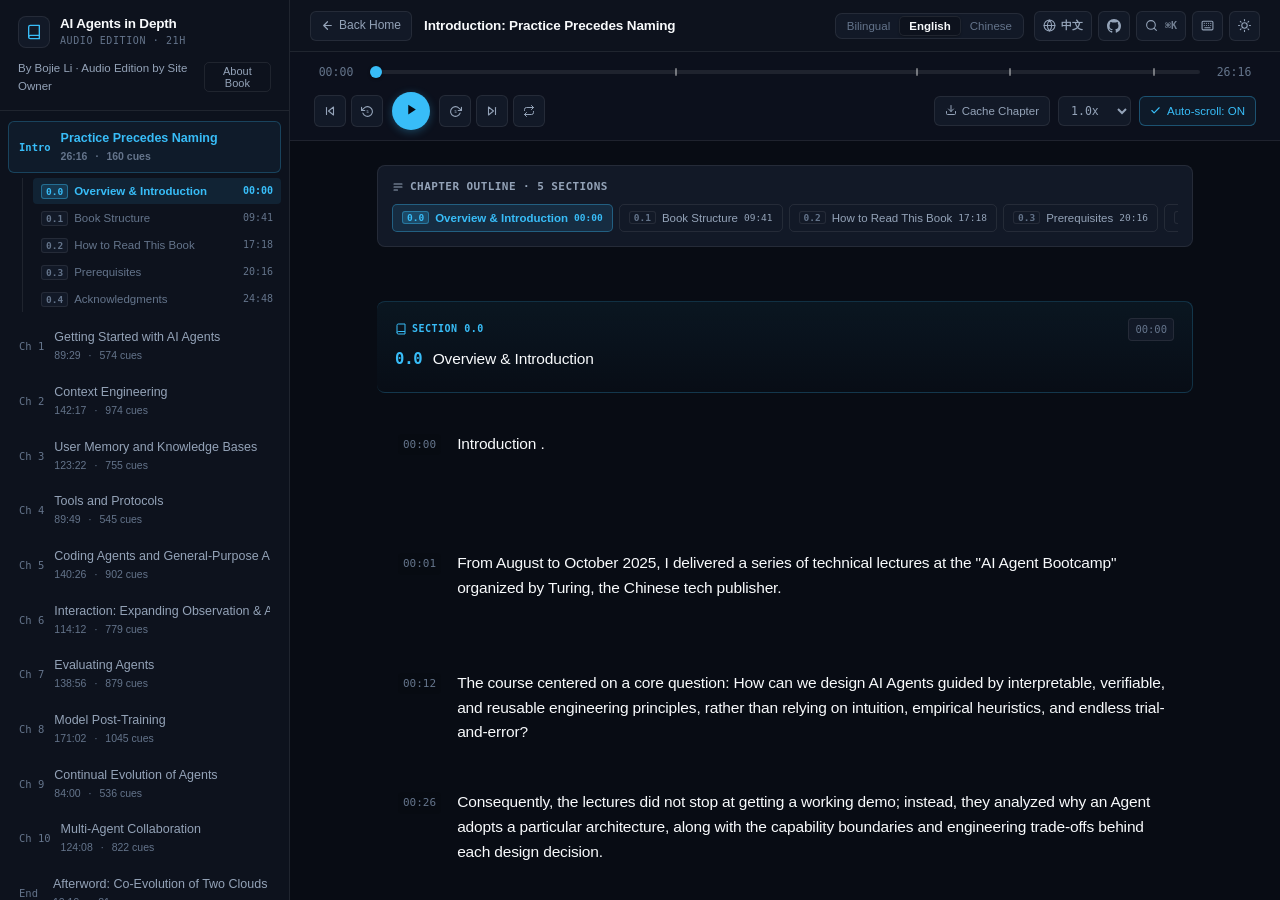
==== reader.html @ 8c2caaf0 "feat(search): implement secure full-text subtitle and concept search" ====
<!DOCTYPE html>
<html lang="en" data-theme="dark">
<head>
  <meta charset="utf-8">
  <meta name="viewport" content="width=device-width, initial-scale=1.0, maximum-scale=1.0, user-scalable=no">
  <title>AI Agents in Depth - Bilingual Audio Reader</title>
  <meta name="description" content="AI Agents in Depth: 21 hours of spoken audio with sentence-aligned bilingual subtitles. Design principles and engineering practice.">
  <meta name="theme-color" content="#080c14">
  <link rel="manifest" href="manifest.json">
  <link rel="apple-touch-icon" href="assets/icon.svg">
  <link rel="stylesheet" href="css/style.css">
  <link rel="icon" type="image/svg+xml" href="assets/icon.svg">
</head>
<body class="hide-zh">
  <div class="app-container">
    <!-- Left Sidebar -->
    <aside class="sidebar" id="sidebar">
      <div class="sidebar-header">
        <div class="book-brand">
          <div class="book-badge-icon" aria-hidden="true">
            <svg width="16" height="16" viewBox="0 0 24 24" fill="none" stroke="currentColor" stroke-width="2" stroke-linecap="round" stroke-linejoin="round">
              <path d="M4 19.5A2.5 2.5 0 0 1 6.5 17H20"/>
              <path d="M6.5 2H20v20H6.5A2.5 2.5 0 0 1 4 19.5v-15A2.5 2.5 0 0 1 6.5 2z"/>
            </svg>
          </div>
          <div class="book-title-group">
            <h2 data-i18n="book_title_main">深入理解 AI Agent</h2>
            <p data-i18n="book_title_sub">AI AGENTS IN DEPTH</p>
          </div>
          <button class="sidebar-close-btn" id="btn-sidebar-close" aria-label="关闭目录" data-i18n-title="reader_sidebar_close_tip" title="关闭目录">
            <svg width="15" height="15" viewBox="0 0 24 24" fill="none" stroke="currentColor" stroke-width="2.2" stroke-linecap="round" stroke-linejoin="round">
              <line x1="18" y1="6" x2="6" y2="18"></line>
              <line x1="6" y1="6" x2="18" y2="18"></line>
            </svg>
          </button>
        </div>
        <div class="author-meta">
          <span data-i18n="book_author_meta">李博杰 著 · 21h 有声精读</span>
          <button class="btn-about" id="btn-open-about" data-i18n="reader_about_btn">关于本书</button>
        </div>
      </div>

      <!-- Chapter Navigation List -->
      <nav class="chapter-nav" id="chapter-nav-list" aria-label="章节导航">
        <!-- Rendered by JS -->
      </nav>

      <!-- Sidebar Footer / Sponsor Card (Hidden) -->
      <div class="sidebar-footer" style="display: none;">
        <div class="sponsor-mini-card" id="btn-sidebar-sponsor" role="button" tabindex="0">
          <div class="sponsor-mini-left">
            <span class="sponsor-mini-icon">
              <svg width="14" height="14" viewBox="0 0 24 24" fill="none" stroke="currentColor" stroke-width="2" stroke-linecap="round" stroke-linejoin="round">
                <path d="M18 8h1a4 4 0 0 1 0 8h-1"/>
                <path d="M2 8h16v9a4 4 0 0 1-4 4H6a4 4 0 0 1-4-4V8z"/>
                <line x1="6" y1="1" x2="6" y2="4"/>
                <line x1="10" y1="1" x2="10" y2="4"/>
                <line x1="14" y1="1" x2="14" y2="4"/>
              </svg>
            </span>
            <div>
              <div class="sponsor-mini-title" data-i18n="reader_sponsor_title">请喝杯咖啡</div>
              <div class="sponsor-mini-sub" data-i18n="reader_sponsor_sub">随意随心 · 支持日常维护</div>
            </div>
          </div>
          <svg width="12" height="12" viewBox="0 0 24 24" fill="none" stroke="currentColor" stroke-width="2" style="color: var(--text-muted);">
            <path d="M9 18l6-6-6-6"/>
          </svg>
        </div>
      </div>
    </aside>

    <!-- Mobile Sidebar Backdrop Overlay -->
    <div class="sidebar-backdrop" id="sidebar-backdrop" aria-label="关闭目录"></div>

    <!-- Main Content Area -->
    <main class="main-content">
      <!-- Top App Bar -->
      <header class="top-bar">
        <div class="top-bar-nav-row">
          <div class="top-bar-left">
            <a href="index.html" class="btn-icon btn-back-home" data-i18n-title="reader_back_lib_tip" title="返回图书库首页">
              <svg width="13" height="13" viewBox="0 0 24 24" fill="none" stroke="currentColor" stroke-width="2.2" stroke-linecap="round" stroke-linejoin="round">
                <path d="M19 12H5M12 19l-7-7 7-7"/>
              </svg>
              <span data-i18n="reader_back_lib">图书库</span>
            </a>
            <button class="sidebar-toggle-btn" id="btn-sidebar-toggle" data-i18n-title="reader_sidebar_toggle_tip" title="展开/收起目录" aria-label="切换目录">
              <svg width="15" height="15" viewBox="0 0 24 24" fill="none" stroke="currentColor" stroke-width="2" stroke-linecap="round" stroke-linejoin="round">
                <line x1="3" y1="12" x2="21" y2="12"/>
                <line x1="3" y1="6" x2="21" y2="6"/>
                <line x1="3" y1="18" x2="21" y2="18"/>
              </svg>
            </button>
            <span class="current-chapter-title" id="current-chapter-title">Introduction: Practice Precedes Naming</span>
          </div>

          <div class="top-bar-tools">
            <!-- Language Switcher Toggle -->
            <button class="btn-icon btn-tool-sm" id="btn-lang-toggle" title="Switch Language / 切换语言">
              <svg width="13" height="13" viewBox="0 0 24 24" fill="none" stroke="currentColor" stroke-width="2" stroke-linecap="round" stroke-linejoin="round">
                <circle cx="12" cy="12" r="10"/>
                <line x1="2" y1="12" x2="22" y2="12"/>
                <path d="M12 2a15.3 15.3 0 0 1 4 10 15.3 15.3 0 0 1-4 10 15.3 15.3 0 0 1-4-10 15.3 15.3 0 0 1 4-10z"/>
              </svg>
              <span id="lang-switch-text" style="font-size: 11px; font-weight: 600; font-family: var(--font-mono);">中文</span>
            </button>

            <!-- GitHub Repo Link -->
            <a href="https://github.com/bojieli/ai-agent-book" target="_blank" rel="noopener noreferrer" class="btn-icon btn-tool-sm btn-tool-github" data-i18n-title="reader_github_tip" title="查看 GitHub 开源仓库">
              <svg width="14" height="14" viewBox="0 0 24 24" fill="currentColor">
                <path d="M12 0C5.37 0 0 5.37 0 12c0 5.31 3.435 9.795 8.205 11.385.6.105.825-.255.825-.57 0-.285-.015-1.23-.015-2.235-3.015.555-3.795-.735-4.035-1.41-.135-.345-.72-1.41-1.23-1.695-.42-.225-1.02-.78-.015-.795.945-.015 1.62.87 1.845 1.23 1.08 1.815 2.805 1.305 3.495.99.105-.78.42-1.305.765-1.605-2.67-.3-5.46-1.335-5.46-5.925 0-1.305.465-2.385 1.23-3.225-.12-.3-.54-1.53.12-3.18 0 0 1.005-.315 3.3 1.23.96-.27 1.98-.405 3-.405s2.04.135 3 .405c2.295-1.56 3.3-1.23 3.3-1.23.66 1.65.24 2.88.12 3.18.765.84 1.23 1.905 1.23 3.225 0 4.605-2.805 5.625-5.475 5.925.435.375.81 1.095.81 2.22 0 1.605-.015 2.895-.015 3.3 0 .315.225.69.825.57A12.02 12.02 0 0024 12c0-6.63-5.37-12-12-12z"/>
              </svg>
            </a>

            <!-- Global Search (Cmd+K) -->
            <button class="btn-icon btn-tool-sm btn-tool-search" id="btn-search" data-i18n-title="reader_search_tip" title="搜索全书字幕与术语 (Cmd+K / /)">
              <svg width="13" height="13" viewBox="0 0 24 24" fill="none" stroke="currentColor" stroke-width="2" stroke-linecap="round" stroke-linejoin="round">
                <circle cx="11" cy="11" r="8"/>
                <line x1="21" y1="21" x2="16.65" y2="16.65"/>
              </svg>
              <span class="search-key-badge" style="font-size: 10px; opacity: 0.75; margin-left: 2px; font-family: var(--font-mono); font-weight: 600;">⌘K</span>
            </button>

            <!-- Shortcuts Button -->
            <button class="btn-icon btn-tool-sm btn-tool-shortcuts" id="btn-shortcuts" data-i18n-title="reader_shortcuts_tip" title="快捷键 (Shortcuts)">
              <svg width="13" height="13" viewBox="0 0 24 24" fill="none" stroke="currentColor" stroke-width="2" stroke-linecap="round" stroke-linejoin="round">
                <rect x="2" y="4" width="20" height="16" rx="2"/>
                <line x1="6" y1="8" x2="6.01" y2="8"/>
                <line x1="10" y1="8" x2="10.01" y2="8"/>
                <line x1="14" y1="8" x2="14.01" y2="8"/>
                <line x1="18" y1="8" x2="18.01" y2="8"/>
                <line x1="6" y1="12" x2="6.01" y2="12"/>
                <line x1="10" y1="12" x2="10.01" y2="12"/>
                <line x1="14" y1="12" x2="14.01" y2="12"/>
                <line x1="18" y1="12" x2="18.01" y2="12"/>
                <line x1="7" y1="16" x2="17" y2="16"/>
              </svg>
            </button>

            <!-- Theme Toggle -->
            <button class="btn-icon btn-tool-sm" id="btn-theme-toggle" data-i18n-title="reader_theme_tip" title="切换深色/浅色模式">
              <span id="theme-icon-container">
                <svg width="13" height="13" viewBox="0 0 24 24" fill="none" stroke="currentColor" stroke-width="2" stroke-linecap="round" stroke-linejoin="round">
                  <circle cx="12" cy="12" r="5"/>
                  <line x1="12" y1="1" x2="12" y2="3"/>
                  <line x1="12" y1="21" x2="12" y2="23"/>
                  <line x1="4.22" y1="4.22" x2="5.64" y2="5.64"/>
                  <line x1="18.36" y1="18.36" x2="19.78" y2="19.78"/>
                  <line x1="1" y1="12" x2="3" y2="12"/>
                  <line x1="21" y1="12" x2="23" y2="12"/>
                  <line x1="4.22" y1="19.78" x2="5.64" y2="18.36"/>
                  <line x1="18.36" y1="5.64" x2="19.78" y2="4.22"/>
                </svg>
              </span>
            </button>

            <!-- Sponsor Button (Hidden) -->
            <button class="btn-icon btn-tool-sm btn-sponsor-subtle" id="btn-open-sponsor" data-i18n-title="reader_sponsor_tip" title="请喝杯咖啡" style="display: none;">
              <svg width="13" height="13" viewBox="0 0 24 24" fill="none" stroke="currentColor" stroke-width="2" stroke-linecap="round" stroke-linejoin="round">
                <path d="M18 8h1a4 4 0 0 1 0 8h-1"/>
                <path d="M2 8h16v9a4 4 0 0 1-4 4H6a4 4 0 0 1-4-4V8z"/>
                <line x1="6" y1="1" x2="6" y2="4"/>
                <line x1="10" y1="1" x2="10" y2="4"/>
                <line x1="14" y1="1" x2="14" y2="4"/>
              </svg>
              <span data-i18n="reader_sponsor_btn">咖啡</span>
            </button>
          </div>
        </div>

        <div class="top-bar-sub-row">
          <!-- View Mode Switcher -->
          <div class="view-mode-group" role="tablist">
            <button class="view-btn" data-mode="bilingual" data-i18n="reader_view_bilingual" data-i18n-title="reader_view_bilingual_tip" title="Bilingual View">Bilingual</button>
            <button class="view-btn active" data-mode="en" data-i18n="reader_view_en" data-i18n-title="reader_view_en_tip" title="English Immersion">English</button>
            <button class="view-btn" data-mode="zh" data-i18n="reader_view_zh" data-i18n-title="reader_view_zh_tip" title="Chinese Overview">Chinese</button>
          </div>
        </div>
      </header>

      <!-- Sticky Audio Player -->
      <section class="player-container">
        <!-- Hidden Audio Element with Proactive Buffering -->
        <audio id="audio-element" preload="auto"></audio>

        <!-- Row 1: Full-width Progress Bar & Chapter Markers -->
        <div class="player-progress-row">
          <span class="time-display" id="time-current">00:00</span>
          <div class="seek-track-wrapper">
            <div class="seek-buffer-bar" id="seek-buffer-bar"></div>
            <input type="range" class="seek-bar" id="seek-bar" min="0" max="100" value="0" step="0.1" aria-label="音频进度条">
            <div class="seek-markers-container" id="seek-markers-container"></div>
          </div>
          <span class="time-display" id="time-total">00:00</span>
        </div>

        <!-- Row 2: Playback Controls & Utility Tools -->
        <div class="player-controls-row">
          <!-- Playback Controls -->
          <div class="playback-controls">
            <button class="btn-control" id="btn-prev-cue" data-i18n-title="reader_prev_cue" title="上一句 (↑)">
              <svg width="12" height="12" viewBox="0 0 24 24" fill="none" stroke="currentColor" stroke-width="2.2" stroke-linecap="round" stroke-linejoin="round">
                <polygon points="19 20 9 12 19 4 19 20"/>
                <line x1="5" y1="19" x2="5" y2="5"/>
              </svg>
            </button>
            <button class="btn-control" id="btn-rewind" data-i18n-title="reader_rewind" title="快退 5 秒 (←)">
              <svg width="13" height="13" viewBox="0 0 24 24" fill="none" stroke="currentColor" stroke-width="2" stroke-linecap="round" stroke-linejoin="round">
                <path d="M1 4v6h6"/>
                <path d="M3.51 15a9 9 0 1 0 2.13-9.36L1 10"/>
                <text x="12" y="15" font-size="7" font-family="sans-serif" font-weight="700" text-anchor="middle" fill="currentColor" stroke="none">5</text>
              </svg>
            </button>
            <button class="btn-control btn-play" id="btn-play" data-i18n-title="reader_play_tip" title="播放 / 暂停 (Space)">
              <span id="play-icon">
                <svg width="13" height="13" viewBox="0 0 24 24" fill="currentColor">
                  <polygon points="6 3 20 12 6 21 6 3"/>
                </svg>
              </span>
            </button>
            <button class="btn-control" id="btn-forward" data-i18n-title="reader_forward" title="快进 5 秒 (→)">
              <svg width="13" height="13" viewBox="0 0 24 24" fill="none" stroke="currentColor" stroke-width="2" stroke-linecap="round" stroke-linejoin="round">
                <path d="M23 4v6h-6"/>
                <path d="M20.49 15a9 9 0 1 1-2.12-9.36L23 10"/>
                <text x="12" y="15" font-size="7" font-family="sans-serif" font-weight="700" text-anchor="middle" fill="currentColor" stroke="none">5</text>
              </svg>
            </button>
            <button class="btn-control" id="btn-next-cue" data-i18n-title="reader_next_cue" title="下一句 (↓)">
              <svg width="12" height="12" viewBox="0 0 24 24" fill="none" stroke="currentColor" stroke-width="2.2" stroke-linecap="round" stroke-linejoin="round">
                <polygon points="5 4 15 12 5 20 5 4"/>
                <line x1="19" y1="5" x2="19" y2="19"/>
              </svg>
            </button>
            <button class="btn-control btn-repeat" id="btn-repeat" data-i18n-title="reader_repeat_tip" title="单句循环跟读 (R)">
              <svg width="12" height="12" viewBox="0 0 24 24" fill="none" stroke="currentColor" stroke-width="2" stroke-linecap="round" stroke-linejoin="round">
                <polyline points="17 1 21 5 17 9"/>
                <path d="M3 11V9a4 4 0 0 1 4-4h14"/>
                <polyline points="7 23 3 19 7 15"/>
                <path d="M21 13v2a4 4 0 0 1-4 4H3"/>
              </svg>
            </button>
          </div>

          <!-- Speed, Cache & Auto Scroll Tools -->
          <div class="tool-controls">
            <button class="btn-toggle-tool btn-cache" id="btn-cache-chapter" data-i18n-title="reader_cache_title" title="离线缓存当前章节音频与字幕">
              <span id="cache-icon">
                <svg width="12" height="12" viewBox="0 0 24 24" fill="none" stroke="currentColor" stroke-width="2" stroke-linecap="round" stroke-linejoin="round">
                  <path d="M21 15v4a2 2 0 0 1-2 2H5a2 2 0 0 1-2-2v-4"/>
                  <polyline points="7 10 12 15 17 10"/>
                  <line x1="12" y1="15" x2="12" y2="3"/>
                </svg>
              </span>
              <span id="cache-text" data-i18n="reader_cache_btn">缓存本章</span>
            </button>
            <select class="speed-select" id="speed-select" data-i18n-title="reader_speed_title" title="播放速度">
              <option value="0.75">0.75x</option>
              <option value="1.0" selected>1.0x</option>
              <option value="1.25">1.25x</option>
              <option value="1.5">1.5x</option>
              <option value="1.75">1.75x</option>
            </select>
            <button class="btn-toggle-tool active" id="btn-autoscroll" data-i18n-title="reader_autoscroll_tip" title="字幕平滑跟随滚屏">
              <span class="tool-icon" id="autoscroll-icon">
                <svg width="11" height="11" viewBox="0 0 24 24" fill="none" stroke="currentColor" stroke-width="2.5" stroke-linecap="round" stroke-linejoin="round">
                  <polyline points="20 6 9 17 4 12"/>
                </svg>
              </span>
              <span id="autoscroll-text">自动跟随: ON</span>
            </button>
          </div>
        </div>
      </section>

      <!-- Transcript Main Scroll Area -->
      <section class="transcript-container" id="transcript-list">
        <!-- Rendered by JS -->
      </section>
    </main>
  </div>

  <!-- Modal: Sponsor / Donation -->
  <div class="modal-overlay" id="modal-sponsor">
    <div class="modal-card">
      <div class="modal-header">
        <h3 class="modal-title">
          <svg width="16" height="16" viewBox="0 0 24 24" fill="none" stroke="#f59e0b" stroke-width="2" stroke-linecap="round" stroke-linejoin="round">
            <path d="M18 8h1a4 4 0 0 1 0 8h-1"/>
            <path d="M2 8h16v9a4 4 0 0 1-4 4H6a4 4 0 0 1-4-4V8z"/>
            <line x1="6" y1="1" x2="6" y2="4"/>
            <line x1="10" y1="1" x2="10" y2="4"/>
            <line x1="14" y1="1" x2="14" y2="4"/>
          </svg>
          <span data-i18n="reader_modal_sponsor_title">请喝杯咖啡</span>
        </h3>
        <button class="modal-close-btn" aria-label="关闭">&times;</button>
      </div>
      <div class="modal-body">
        <p style="margin-bottom: 12px;" data-i18n="reader_modal_sponsor_desc">
          你好！这个小站最初是我自己想边散步通勤边听开源技术书、顺便练练英文听力而整理的。全书 12 个章节、21 小时的音频与 8,000+ 句中英字幕均已制作完成并开源分享。如果它确实对你的学习有所帮助，欢迎随意赞赏请喝杯咖啡，支持一下服务器与语音合成的开销。也非常感谢你去原作者的 GitHub 给原书点颗 Star 支持作者！
        </p>

        <!-- QR Codes -->
        <div class="sponsor-qr-row">
          <div class="qr-box">
            <img src="assets/qr_wechat.svg" alt="微信赞赏码" id="img-qr-wechat">
          </div>
          <div class="qr-box">
            <img src="assets/qr_alipay.svg" alt="支付宝赞赏码" id="img-qr-alipay">
          </div>
        </div>

        <p style="text-align: center; font-size: 11.5px; color: var(--text-muted); margin-bottom: 16px;" data-i18n="sponsor_scan_hint">
          微信 / 支付宝扫一扫 · 随意随心，感谢支持
        </p>

        <div class="sponsor-links-row">
          <a href="https://github.com/bojieli/ai-agent-book" target="_blank" rel="noopener noreferrer" class="btn-icon" data-i18n="sponsor_star_btn">
            <svg width="13" height="13" viewBox="0 0 24 24" fill="currentColor">
              <polygon points="12 2 15.09 8.26 22 9.27 17 14.14 18.18 21.02 12 17.77 5.82 21.02 7 14.14 2 9.27 8.91 8.26 12 2"/>
            </svg>
            <span>原书 GitHub Star 支持</span>
          </a>
          <a href="https://github.com/sponsors/bojieli" target="_blank" rel="noopener noreferrer" class="btn-icon" data-i18n="sponsor_btn">
            <svg width="13" height="13" viewBox="0 0 24 24" fill="#f43f5e">
              <path d="M20.84 4.61a5.5 5.5 0 0 0-7.78 0L12 5.67l-1.06-1.06a5.5 5.5 0 0 0-7.78 7.78l1.06 1.06L12 21.23l7.78-7.78 1.06-1.06a5.5 5.5 0 0 0 0-7.78z"/>
            </svg>
            <span>GitHub Sponsors</span>
          </a>
        </div>
      </div>
    </div>
  </div>

  <!-- Modal: About Book -->
  <div class="modal-overlay" id="modal-about">
    <div class="modal-card">
      <div class="modal-header">
        <h3 class="modal-title">
          <svg width="16" height="16" viewBox="0 0 24 24" fill="none" stroke="currentColor" stroke-width="2" stroke-linecap="round" stroke-linejoin="round">
            <path d="M4 19.5A2.5 2.5 0 0 1 6.5 17H20"/>
            <path d="M6.5 2H20v20H6.5A2.5 2.5 0 0 1 4 19.5v-15A2.5 2.5 0 0 1 6.5 2z"/>
          </svg>
          <span data-i18n="reader_modal_about_title">关于《深入浅出 AI Agent》</span>
        </h3>
        <button class="modal-close-btn" aria-label="关闭">&times;</button>
      </div>
      <div class="modal-body">
        <h4 style="color: var(--text-primary); margin-bottom: 6px; font-size: 13.5px;" data-i18n="reader_modal_about_author_title">原书作者简介</h4>
        <p style="margin-bottom: 14px;" data-i18n-html="reader_modal_about_author_bio">
          <b>李博杰 (Bojie Li)</b>：Pine AI 联合创始人兼首席科学家，中国科学院大学兼职讲师，前微软亚洲研究院首席研究员。在计算机系统与分布式 AI 领域有深入研究，本书是他总结的关于现代 AI Agent 架构与工程实践的开源力作。
        </p>

        <h4 style="color: var(--text-primary); margin-bottom: 6px; font-size: 13.5px;" data-i18n="reader_modal_about_audio_title">关于本站英文有声版</h4>
        <p style="margin-bottom: 14px; padding: 10px 14px; border-radius: 6px; background: rgba(255,180,0,0.08); border: 1px solid rgba(255,180,0,0.2);" data-i18n-html="reader_modal_about_audio_desc">
          本站的英文有声版和逐句中英双语字幕均为<b>站长个人独立制作</b>，并非原书作者李博杰发布的版本。站长将中文原书内容转制为自然英文语音，并逐句制作了双语字幕，供个人学习使用并开源分享。
        </p>

        <h4 style="color: var(--text-primary); margin-bottom: 6px; font-size: 13.5px;" data-i18n="reader_modal_about_formula_title">全书核心公式</h4>
        <div style="background: rgba(0,0,0,0.2); border: 1px solid var(--border-subtle); padding: 10px 14px; border-radius: 6px; font-family: var(--font-mono); font-size: 12px; margin-bottom: 14px; color: var(--text-accent);" data-i18n-html="reader_modal_about_formula_body">
          Agent = LLM (大脑) + 上下文 (眼睛) + 工具 (手脚)<br>
          Agent = Model + Harness (约束 + 验证 + 纠错)
        </div>

        <h4 style="color: var(--text-primary); margin-bottom: 6px; font-size: 13.5px;" data-i18n="reader_modal_about_res_title">配套资源与官方链接</h4>
        <ul style="padding-left: 18px; margin-bottom: 14px; display: flex; flex-direction: column; gap: 6px;">
          <li data-i18n-html="reader_modal_about_res_repo"><b>原书 GitHub 仓库</b>：<a href="https://github.com/bojieli/ai-agent-book" target="_blank" style="color: var(--text-accent);">github.com/bojieli/ai-agent-book</a></li>
          <li data-i18n-html="reader_modal_about_res_releases"><b>电子书发布 (Releases)</b>：<a href="https://github.com/bojieli/ai-agent-book/releases" target="_blank" style="color: var(--text-accent);">github.com/bojieli/ai-agent-book/releases</a>（包含中英及 15 种语言 EPUB / PDF）</li>
          <li data-i18n-html="reader_modal_about_res_online"><b>官方在线完整阅读</b>：<a href="https://bojieli.github.io/ai-agent-book/astro/" target="_blank" style="color: var(--text-accent);">bojieli.github.io/ai-agent-book/astro/</a></li>
        </ul>
      </div>
    </div>
  </div>

  <!-- Modal: Keyboard Shortcuts -->
  <div class="modal-overlay" id="modal-shortcuts">
    <div class="modal-card">
      <div class="modal-header">
        <h3 class="modal-title">
          <svg width="16" height="16" viewBox="0 0 24 24" fill="none" stroke="currentColor" stroke-width="2" stroke-linecap="round" stroke-linejoin="round">
            <rect x="2" y="4" width="20" height="16" rx="2"/>
            <line x1="6" y1="8" x2="6.01" y2="8"/>
            <line x1="10" y1="8" x2="10.01" y2="8"/>
            <line x1="14" y1="8" x2="14.01" y2="8"/>
            <line x1="18" y1="8" x2="18.01" y2="8"/>
            <line x1="6" y1="12" x2="6.01" y2="12"/>
            <line x1="10" y1="12" x2="10.01" y2="12"/>
            <line x1="14" y1="12" x2="14.01" y2="12"/>
            <line x1="18" y1="12" x2="18.01" y2="12"/>
            <line x1="7" y1="16" x2="17" y2="16"/>
          </svg>
          <span data-i18n="reader_shortcuts_title">键盘快捷键指南</span>
        </h3>
        <button class="modal-close-btn" aria-label="关闭">&times;</button>
      </div>
      <div class="modal-body">
        <div class="shortcut-list">
          <div class="shortcut-item">
            <span data-i18n="reader_modal_sc_play">播放 / 暂停</span>
            <kbd data-i18n="reader_modal_sc_space">Space 空格</kbd>
          </div>
          <div class="shortcut-item">
            <span data-i18n="reader_modal_sc_seek">快退 5 秒 / 快进 5 秒</span>
            <span><kbd>←</kbd> <kbd>→</kbd></span>
          </div>
          <div class="shortcut-item">
            <span data-i18n="reader_modal_sc_cues">跳转到上一句 / 下一句</span>
            <span><kbd>↑</kbd> <kbd>↓</kbd></span>
          </div>
          <div class="shortcut-item">
            <span data-i18n="reader_modal_sc_repeat">单句循环复读（A-B Loop）</span>
            <kbd>R</kbd>
          </div>
          <div class="shortcut-item">
            <span data-i18n="reader_modal_sc_mode">切换显示模式（双语 / 纯英文 / 纯中文）</span>
            <kbd>L</kbd>
          </div>
          <div class="shortcut-item">
            <span data-i18n="reader_modal_sc_search">搜索全书字幕与概念</span>
            <span><kbd>⌘K</kbd> / <kbd>/</kbd></span>
          </div>
          <div class="shortcut-item">
            <span data-i18n="reader_modal_sc_close">关闭当前弹窗</span>
            <kbd>Esc</kbd>
          </div>
        </div>
      </div>
    </div>
  </div>

  <!-- Modal: Global Search (Cmd+K) -->
  <div class="modal-overlay" id="modal-search">
    <div class="modal-card modal-search-card">
      <div class="modal-search-header">
        <svg class="search-input-icon" width="16" height="16" viewBox="0 0 24 24" fill="none" stroke="currentColor" stroke-width="2">
          <circle cx="11" cy="11" r="8"/>
          <line x1="21" y1="21" x2="16.65" y2="16.65"/>
        </svg>
        <input type="text" id="search-input" class="search-input" placeholder="搜索全书字幕、段落与专业术语 (Esc 退出)..." data-i18n-placeholder="reader_search_placeholder" autocomplete="off" spellcheck="false" />
        <button class="modal-close-btn" id="btn-search-close" aria-label="关闭">&times;</button>
      </div>
      <div class="modal-search-body" id="search-results-container">
        <div class="search-empty-state" id="search-empty-state">
          <p data-i18n="reader_search_empty_hint">输入关键词检索全书 12 章节字幕内容...</p>
        </div>
        <div class="search-results-list" id="search-results-list"></div>
      </div>
      <div class="modal-search-footer">
        <div class="search-footer-hint">
          <span><kbd>↑</kbd> <kbd>↓</kbd> 浏览</span>
          <span><kbd>Enter</kbd> 跳转</span>
          <span><kbd>Esc</kbd> 关闭</span>
        </div>
        <div class="search-results-count" id="search-results-count"></div>
      </div>
    </div>
  </div>

  <!-- i18n Engine -->
  <script src="js/i18n.js"></script>

  <!-- Chapter Bilingual Data Scripts (Core & on-demand preloaded) -->
  <script src="data/chapters_meta.js"></script>
  <script src="data/introduction.js"></script>

  <!-- Application Controller -->
  <script src="js/app.js"></script>

  <!-- Service Worker Registration for PWA Offline Caching -->
  <script>
    if ('serviceWorker' in navigator) {
      window.addEventListener('load', () => {
        navigator.serviceWorker.register('sw.js').then((reg) => {
          console.log('[SW] Reader registered scope:', reg.scope);
        }).catch((err) => {
          console.warn('[SW] Reader registration failed:', err);
        });
      });
    }
  </script>
</body>
</html>
---- css/style.css ----
/* ==========================================================================
   AI Agents in Depth - Audio Listening & Bilingual Learning Platform
   Linear & Vercel Inspired Engineering Design System
   ========================================================================== */

:root {
  --font-sans: "Geist", -apple-system, BlinkMacSystemFont, "Segoe UI", Roboto, "Helvetica Neue", Arial, sans-serif;
  --font-mono: "Geist Mono", ui-monospace, SFMono-Regular, Menlo, Monaco, Consolas, monospace;

  /* Dark Theme (Default) - Ultra-refined deep slate/zinc base */
  --bg-app: #080c14;
  --bg-sidebar: #0d121d;
  --bg-card: #121927;
  --bg-card-hover: #172133;
  --bg-active-cue: rgba(56, 189, 248, 0.06);
  --bg-player: rgba(13, 18, 29, 0.94);
  
  --border-subtle: rgba(255, 255, 255, 0.08);
  --border-hover: rgba(255, 255, 255, 0.16);
  --border-strong: #38bdf8;
  
  --text-primary: #f8fafc;
  --text-secondary: #94a3b8;
  --text-muted: #64748b;
  --text-accent: #38bdf8;
  
  --brand-green: #10b981;
  --brand-amber: #f59e0b;
  --brand-rose: #f43f5e;
  
  --shadow-sm: 0 1px 2px 0 rgba(0, 0, 0, 0.3);
  --shadow-md: 0 4px 12px -2px rgba(0, 0, 0, 0.4);
  --shadow-lg: 0 12px 32px -4px rgba(0, 0, 0, 0.6);

  --sidebar-w: 290px;
}

/* Light Theme */
[data-theme="light"] {
  --bg-app: #f8fafc;
  --bg-sidebar: #ffffff;
  --bg-card: #ffffff;
  --bg-card-hover: #f1f5f9;
  --bg-active-cue: rgba(2, 132, 199, 0.06);
  --bg-player: rgba(255, 255, 255, 0.94);
  
  --border-subtle: #e2e8f0;
  --border-hover: #cbd5e1;
  --border-strong: #0284c7;
  
  --text-primary: #0f172a;
  --text-secondary: #475569;
  --text-muted: #94a3b8;
  --text-accent: #0284c7;
  
  --shadow-sm: 0 1px 3px 0 rgba(0, 0, 0, 0.06);
  --shadow-md: 0 4px 12px -2px rgba(0, 0, 0, 0.08);
  --shadow-lg: 0 12px 32px -4px rgba(0, 0, 0, 0.12);
}

* {
  box-sizing: border-box;
  margin: 0;
  padding: 0;
}

body {
  font-family: var(--font-sans);
  background-color: var(--bg-app);
  color: var(--text-primary);
  line-height: 1.6;
  min-height: 100vh;
  min-height: 100dvh;
  display: flex;
  overflow-x: hidden;
  -webkit-font-smoothing: antialiased;
  -moz-osx-font-smoothing: grayscale;
}

/* Tabular numbers for all timer and stats to prevent jitter */
.time-display,
.cue-timestamp,
.nav-item-num,
.nav-item-meta span,
kbd {
  font-variant-numeric: tabular-nums;
}

/* ==========================================================================
   App Layout
   ========================================================================== */
.app-container {
  display: flex;
  width: 100vw;
  height: 100vh;
  height: 100dvh;
  overflow: hidden;
}

/* ==========================================================================
   Sidebar
   ========================================================================== */
.sidebar {
  width: var(--sidebar-w);
  height: 100%;
  background: var(--bg-sidebar);
  border-right: 1px solid var(--border-subtle);
  display: flex;
  flex-direction: column;
  flex-shrink: 0;
  z-index: 100;
  transition: transform 0.25s cubic-bezier(0.16, 1, 0.3, 1);
}

.sidebar-header {
  padding: 16px 18px 14px 18px;
  border-bottom: 1px solid var(--border-subtle);
}

.book-brand {
  display: flex;
  align-items: center;
  gap: 10px;
  margin-bottom: 10px;
  position: relative;
}

.book-title-group {
  flex: 1;
  min-width: 0;
}

.sidebar-close-btn {
  display: none;
  background: transparent;
  border: 1px solid var(--border-subtle);
  color: var(--text-secondary);
  width: 32px;
  height: 32px;
  border-radius: 6px;
  cursor: pointer;
  align-items: center;
  justify-content: center;
  flex-shrink: 0;
  transition: all 0.15s ease;
  margin-left: auto;
}

.sidebar-close-btn:hover {
  color: var(--text-primary);
  border-color: var(--border-hover);
  background: var(--bg-card);
}

.sidebar-close-btn:active {
  transform: scale(0.95);
}

.sidebar-backdrop {
  display: none;
}

.book-badge-icon {
  width: 32px;
  height: 32px;
  border-radius: 8px;
  background: var(--bg-card);
  border: 1px solid var(--border-subtle);
  color: var(--text-accent);
  display: flex;
  align-items: center;
  justify-content: center;
  flex-shrink: 0;
}

.book-title-group h2 {
  font-size: 13.5px;
  font-weight: 650;
  line-height: 1.25;
  color: var(--text-primary);
  letter-spacing: -0.015em;
}

.book-title-group p {
  font-size: 10px;
  color: var(--text-muted);
  text-transform: uppercase;
  letter-spacing: 0.06em;
  font-family: var(--font-mono);
  font-weight: 500;
}

.author-meta {
  font-size: 11.5px;
  color: var(--text-secondary);
  display: flex;
  justify-content: space-between;
  align-items: center;
}

.btn-about {
  background: transparent;
  border: 1px solid var(--border-subtle);
  color: var(--text-secondary);
  font-size: 11px;
  padding: 2px 7px;
  border-radius: 5px;
  cursor: pointer;
  transition: all 0.15s ease;
}

.btn-about:hover {
  background: var(--bg-card);
  color: var(--text-primary);
  border-color: var(--border-hover);
}

/* Chapter List in Sidebar */
.chapter-nav {
  flex: 1;
  overflow-y: auto;
  padding: 10px 8px;
  display: flex;
  flex-direction: column;
  gap: 2px;
}

.chapter-nav::-webkit-scrollbar {
  width: 4px;
}
.chapter-nav::-webkit-scrollbar-thumb {
  background: var(--border-subtle);
  border-radius: 2px;
}

.nav-item {
  display: flex;
  align-items: center;
  gap: 10px;
  padding: 8px 10px;
  border-radius: 6px;
  color: var(--text-secondary);
  text-decoration: none;
  font-size: 12.5px;
  cursor: pointer;
  border: 1px solid transparent;
  transition: all 0.15s ease;
}

.nav-item:hover {
  background: var(--bg-card);
  color: var(--text-primary);
}

.nav-item.active {
  background: var(--bg-active-cue);
  color: var(--text-accent);
  border-color: rgba(56, 189, 248, 0.25);
  font-weight: 550;
}

.nav-item-num {
  font-family: var(--font-mono);
  font-size: 10.5px;
  color: var(--text-muted);
  min-width: 24px;
}

.nav-item.active .nav-item-num {
  color: var(--text-accent);
}

.nav-item-content {
  flex: 1;
  display: flex;
  flex-direction: column;
  overflow: hidden;
}

.nav-item-title {
  white-space: nowrap;
  overflow: hidden;
  text-overflow: ellipsis;
  line-height: 1.35;
  display: flex;
  align-items: center;
  justify-content: space-between;
}

.nav-item-meta {
  font-size: 10.5px;
  color: var(--text-muted);
  display: flex;
  gap: 8px;
  margin-top: 1px;
}

/* Sidebar Chapter Item Offline Badge */
.nav-item-offline-badge {
  display: inline-flex;
  align-items: center;
  gap: 2px;
  font-size: 9.5px;
  font-weight: 600;
  padding: 0 4px;
  height: 16px;
  border-radius: 3px;
  background: rgba(16, 185, 129, 0.12);
  color: #10b981;
  border: 1px solid rgba(16, 185, 129, 0.25);
  margin-left: 4px;
}

/* Sub-chapter Navigation in Sidebar */
.sub-chapter-nav {
  display: flex;
  flex-direction: column;
  gap: 1px;
  margin: 3px 0 6px 14px;
  padding-left: 10px;
  border-left: 1px solid var(--border-subtle);
}

.sub-nav-item {
  display: flex;
  align-items: center;
  justify-content: space-between;
  padding: 5px 8px;
  border-radius: 4px;
  color: var(--text-muted);
  text-decoration: none;
  font-size: 11.5px;
  cursor: pointer;
  transition: all 0.12s ease;
  gap: 6px;
}

.sub-nav-item:hover {
  background: var(--bg-card);
  color: var(--text-primary);
}

.sub-nav-item.active {
  background: rgba(56, 189, 248, 0.1);
  color: var(--text-accent);
  font-weight: 550;
}

.sub-nav-num {
  font-family: var(--font-mono);
  font-size: 9.5px;
  font-weight: 600;
  color: var(--text-muted);
  background: var(--bg-card);
  border: 1px solid var(--border-subtle);
  padding: 1px 4px;
  border-radius: 3px;
  font-variant-numeric: tabular-nums;
  flex-shrink: 0;
  line-height: 1.2;
}

.sub-nav-item:hover .sub-nav-num {
  color: var(--text-secondary);
  border-color: var(--border-hover);
}

.sub-nav-item.active .sub-nav-num {
  color: var(--text-accent);
  background: rgba(56, 189, 248, 0.15);
  border-color: rgba(56, 189, 248, 0.4);
}

.sub-nav-item.level-3 {
  padding-left: 16px;
  position: relative;
}

.sub-nav-item.level-3::before {
  content: '';
  position: absolute;
  left: 6px;
  top: 50%;
  width: 5px;
  height: 1px;
  background: var(--border-subtle);
}

.sub-nav-item.level-3:hover::before,
.sub-nav-item.level-3.active::before {
  background: var(--text-accent);
}

.sub-nav-item.level-3 .sub-nav-title {
  font-size: 11px;
  opacity: 0.9;
}

.sub-nav-item.level-3 .sub-nav-num {
  font-size: 9px;
  opacity: 0.85;
}

.sub-nav-title {
  flex: 1;
  white-space: nowrap;
  overflow: hidden;
  text-overflow: ellipsis;
  line-height: 1.3;
}

.sub-nav-time {
  font-family: var(--font-mono);
  font-size: 10px;
  color: var(--text-faint);
  font-variant-numeric: tabular-nums;
  flex-shrink: 0;
}

.sub-nav-item.active .sub-nav-time {
  color: var(--text-accent);
}

/* Sidebar Footer / Sponsor Card */
.sidebar-footer {
  padding: 12px 14px;
  border-top: 1px solid var(--border-subtle);
  background: rgba(0, 0, 0, 0.05);
}

.sponsor-mini-card {
  display: flex;
  align-items: center;
  justify-content: space-between;
  background: var(--bg-card);
  border: 1px solid var(--border-subtle);
  padding: 8px 10px;
  border-radius: 8px;
  cursor: pointer;
  transition: all 0.15s ease;
}

.sponsor-mini-card:hover {
  border-color: var(--border-hover);
  background: var(--bg-card-hover);
}

.sponsor-mini-left {
  display: flex;
  align-items: center;
  gap: 8px;
}

.sponsor-mini-icon {
  color: #f59e0b;
  display: flex;
  align-items: center;
}

.sponsor-mini-title {
  font-size: 11.5px;
  font-weight: 600;
  color: var(--text-primary);
}

.sponsor-mini-sub {
  font-size: 10px;
  color: var(--text-muted);
}

/* ==========================================================================
   Main Content Area
   ========================================================================== */
.main-content {
  flex: 1;
  height: 100%;
  display: flex;
  flex-direction: column;
  overflow: hidden;
  background: var(--bg-app);
}

/* Top App Bar */
.top-bar {
  height: 52px;
  padding: 0 20px;
  display: flex;
  align-items: center;
  justify-content: space-between;
  border-bottom: 1px solid var(--border-subtle);
  background: var(--bg-sidebar);
  flex-shrink: 0;
  z-index: 50;
}

.top-bar-nav-row {
  display: contents;
}

.top-bar-left {
  display: flex;
  align-items: center;
  gap: 12px;
  overflow: hidden;
  min-width: 0;
  flex: 1;
  order: 1;
}

.top-bar-left .btn-icon {
  white-space: nowrap;
  flex-shrink: 0;
}

.sidebar-toggle-btn {
  display: none;
  background: transparent;
  border: 1px solid var(--border-subtle);
  color: var(--text-secondary);
  width: 30px;
  height: 30px;
  border-radius: 6px;
  cursor: pointer;
  align-items: center;
  justify-content: center;
  transition: all 0.15s ease;
}

.sidebar-toggle-btn:hover {
  color: var(--text-primary);
  border-color: var(--border-hover);
}

.current-chapter-title {
  font-size: 13.5px;
  font-weight: 600;
  color: var(--text-primary);
  white-space: nowrap;
  overflow: hidden;
  text-overflow: ellipsis;
  letter-spacing: -0.01em;
}

.top-bar-sub-row {
  display: flex;
  align-items: center;
  order: 2;
  margin-right: 10px;
  flex-shrink: 0;
}

/* View Mode Segmented Control */
.view-mode-group {
  display: flex;
  background: var(--bg-card);
  padding: 2px;
  border-radius: 7px;
  border: 1px solid var(--border-subtle);
}

.view-btn {
  background: transparent;
  border: none;
  color: var(--text-muted);
  font-size: 11.5px;
  font-weight: 500;
  padding: 3px 9px;
  border-radius: 5px;
  cursor: pointer;
  transition: all 0.15s ease;
}

.view-btn:hover {
  color: var(--text-primary);
}

.view-btn.active {
  background: var(--bg-sidebar);
  color: var(--text-primary);
  font-weight: 600;
  box-shadow: var(--shadow-sm);
  border: 1px solid var(--border-subtle);
}

.top-bar-tools {
  display: flex;
  align-items: center;
  gap: 6px;
  order: 3;
  flex-shrink: 0;
}

/* Action Tool Buttons */
.btn-icon {
  background: var(--bg-card);
  border: 1px solid var(--border-subtle);
  color: var(--text-secondary);
  height: 30px;
  padding: 0 10px;
  border-radius: 6px;
  font-size: 12px;
  font-weight: 500;
  display: inline-flex;
  align-items: center;
  gap: 5px;
  cursor: pointer;
  text-decoration: none;
  transition: all 0.15s ease;
}

.btn-icon:hover {
  color: var(--text-primary);
  border-color: var(--border-hover);
  background: var(--bg-card-hover);
}

.btn-tool-sm {
  height: 30px;
  padding: 0 8px;
}

.btn-sponsor-subtle {
  color: var(--brand-amber);
  border-color: rgba(245, 158, 11, 0.25);
}

.btn-sponsor-subtle:hover {
  background: rgba(245, 158, 11, 0.08);
  border-color: rgba(245, 158, 11, 0.5);
  color: var(--brand-amber);
}

/* ==========================================================================
   Sticky Audio Player
   ========================================================================== */
.player-container {
  background: var(--bg-player);
  border-bottom: 1px solid var(--border-subtle);
  backdrop-filter: blur(16px);
  padding: 8px 24px 10px 24px;
  z-index: 40;
  flex-shrink: 0;
  display: flex;
  flex-direction: column;
  gap: 8px;
}

/* Row 1: Full-width Progress Bar & Chapter Markers */
.player-progress-row {
  display: flex;
  align-items: center;
  gap: 12px;
  width: 100%;
}

/* Row 2: Playback Controls & Utility Tools */
.player-controls-row {
  display: flex;
  align-items: center;
  justify-content: space-between;
  width: 100%;
  gap: 16px;
}

.playback-controls {
  display: flex;
  align-items: center;
  gap: 5px;
  flex-shrink: 0;
}

.btn-control {
  background: var(--bg-card);
  border: 1px solid var(--border-subtle);
  color: var(--text-secondary);
  width: 32px;
  height: 32px;
  border-radius: 6px;
  display: flex;
  align-items: center;
  justify-content: center;
  cursor: pointer;
  transition: all 0.15s ease;
  flex-shrink: 0;
}

.btn-control:hover {
  border-color: var(--border-hover);
  color: var(--text-primary);
  background: var(--bg-card-hover);
}

.btn-control:active {
  transform: scale(0.96);
}

.btn-control.btn-play {
  width: 38px;
  height: 38px;
  border-radius: 50%;
  background: var(--text-accent);
  color: #080c14;
  border: none;
  margin: 0 4px;
  box-shadow: 0 2px 8px rgba(56, 189, 248, 0.3);
}

[data-theme="light"] .btn-control.btn-play {
  color: #ffffff;
}

.btn-control.btn-play:hover {
  transform: scale(1.04);
  background: #7dd3fc;
}

.btn-control.btn-play:active {
  transform: scale(0.94);
}

.btn-repeat.active {
  background: var(--bg-active-cue);
  color: var(--text-accent);
  border-color: rgba(56, 189, 248, 0.4);
}

/* Progress bar & Timestamps */
.time-display {
  font-family: var(--font-mono);
  font-size: 11.5px;
  color: var(--text-muted);
  min-width: 44px;
  text-align: center;
  font-variant-numeric: tabular-nums;
  flex-shrink: 0;
}

.seek-track-wrapper {
  flex: 1;
  position: relative;
  display: flex;
  align-items: center;
  height: 24px;
}

.seek-track-wrapper::before {
  content: "";
  position: absolute;
  left: 0;
  right: 0;
  top: 50%;
  transform: translateY(-50%);
  height: 4px;
  border-radius: 2px;
  background: var(--border-subtle);
  z-index: 0;
}

.seek-buffer-bar {
  position: absolute;
  left: 0;
  top: 50%;
  transform: translateY(-50%);
  height: 4px;
  width: 0%;
  background: rgba(255, 255, 255, 0.22);
  border-radius: 2px;
  pointer-events: none;
  transition: width 0.2s ease;
  z-index: 1;
}

[data-theme="light"] .seek-buffer-bar {
  background: rgba(0, 0, 0, 0.16);
}

.seek-bar {
  width: 100%;
  position: relative;
  z-index: 2;
  -webkit-appearance: none;
  appearance: none;
  height: 4px;
  border-radius: 2px;
  background: transparent;
  outline: none;
  cursor: pointer;
  transition: height 0.15s ease;
}

.seek-markers-container {
  position: absolute;
  top: 50%;
  left: 0;
  right: 0;
  height: 8px;
  transform: translateY(-50%);
  pointer-events: none;
  z-index: 3;
}

.seek-marker {
  position: absolute;
  top: 0;
  width: 2px;
  height: 8px;
  background: rgba(255, 255, 255, 0.4);
  border-radius: 1px;
  transform: translateX(-50%);
  pointer-events: auto;
  cursor: pointer;
  transition: all 0.15s ease;
}

.seek-marker.active {
  background: var(--accent);
  height: 10px;
  top: -1px;
}

.seek-marker:hover {
  background: var(--accent);
  height: 12px;
  top: -2px;
  width: 3px;
  z-index: 10;
}

.seek-marker-tooltip {
  position: absolute;
  bottom: 16px;
  left: 50%;
  transform: translateX(-50%);
  background: var(--bg-surface);
  color: var(--text-primary);
  border: 1px solid var(--border-hover);
  padding: 4px 8px;
  border-radius: 5px;
  font-size: 11px;
  white-space: nowrap;
  pointer-events: none;
  opacity: 0;
  transition: opacity 0.15s ease;
  box-shadow: 0 4px 12px rgba(0, 0, 0, 0.3);
  z-index: 20;
}

.seek-marker:hover .seek-marker-tooltip {
  opacity: 1;
}

.seek-bar:hover {
  height: 6px;
}

.seek-bar::-webkit-slider-thumb {
  -webkit-appearance: none;
  appearance: none;
  width: 12px;
  height: 12px;
  border-radius: 50%;
  background: var(--text-accent);
  cursor: pointer;
  box-shadow: 0 1px 3px rgba(0, 0, 0, 0.4);
  transition: transform 0.1s ease;
}

.seek-bar:hover::-webkit-slider-thumb {
  transform: scale(1.15);
}

/* Tool controls (speed, auto-scroll, cache) */
.tool-controls {
  display: flex;
  align-items: center;
  gap: 8px;
  flex-shrink: 0;
  margin-left: auto;
}

.speed-select {
  background: var(--bg-card);
  border: 1px solid var(--border-subtle);
  color: var(--text-secondary);
  height: 30px;
  padding: 0 8px;
  border-radius: 6px;
  font-size: 11.5px;
  font-family: var(--font-mono);
  cursor: pointer;
  outline: none;
  flex-shrink: 0;
  transition: all 0.15s ease;
}

.speed-select:hover {
  border-color: var(--border-hover);
  color: var(--text-primary);
}

.btn-toggle-tool {
  background: var(--bg-card);
  border: 1px solid var(--border-subtle);
  color: var(--text-secondary);
  font-size: 11.5px;
  height: 30px;
  padding: 0 10px;
  border-radius: 6px;
  cursor: pointer;
  display: inline-flex;
  align-items: center;
  gap: 6px;
  white-space: nowrap;
  flex-shrink: 0;
  transition: all 0.15s ease;
}

.btn-toggle-tool:hover {
  border-color: var(--border-hover);
  color: var(--text-primary);
}

.btn-toggle-tool.active {
  background: var(--bg-active-cue);
  border-color: rgba(56, 189, 248, 0.35);
  color: var(--text-accent);
  font-weight: 500;
}

/* Cache Chapter Button */
.btn-toggle-tool.btn-cache {
  display: inline-flex;
  align-items: center;
  gap: 5px;
  font-weight: 500;
}

.btn-toggle-tool.btn-cache.cached {
  background: rgba(16, 185, 129, 0.1);
  border-color: rgba(16, 185, 129, 0.3);
  color: #10b981;
}

.btn-toggle-tool.btn-cache.cached:hover {
  background: rgba(244, 63, 94, 0.1);
  border-color: rgba(244, 63, 94, 0.3);
  color: #f43f5e;
}

.btn-toggle-tool.btn-cache.caching {
  background: rgba(245, 158, 11, 0.1);
  border-color: rgba(245, 158, 11, 0.3);
  color: #f59e0b;
  cursor: wait;
}

/* ==========================================================================
   Transcript / Cue List
   ========================================================================== */
.transcript-container {
  flex: 1;
  overflow-y: auto;
  padding: 24px 32px 140px 32px;
  display: flex;
  flex-direction: column;
  gap: 10px;
  max-width: 880px;
  margin: 0 auto;
  width: 100%;
}

.transcript-container::-webkit-scrollbar {
  width: 5px;
}
.transcript-container::-webkit-scrollbar-thumb {
  background: var(--border-subtle);
  border-radius: 3px;
}

/* Chapter Overview & Quick Section Pills */
.chapter-overview-bar {
  margin: 0 0 16px 0;
  padding: 12px 14px;
  background: var(--bg-card);
  border: 1px solid var(--border-subtle);
  border-radius: 8px;
}

.overview-header {
  display: flex;
  align-items: center;
  justify-content: space-between;
  margin-bottom: 8px;
}

.overview-title {
  display: flex;
  align-items: center;
  gap: 6px;
  font-size: 11px;
  font-weight: 600;
  color: var(--text-secondary);
  text-transform: uppercase;
  letter-spacing: 0.04em;
  font-family: var(--font-mono);
}

.overview-pills {
  display: flex;
  gap: 6px;
  overflow-x: auto;
  padding-bottom: 2px;
  scrollbar-width: thin;
}

.overview-pills::-webkit-scrollbar {
  height: 3px;
}

.overview-pills::-webkit-scrollbar-thumb {
  background: var(--border-subtle);
  border-radius: 2px;
}

.section-pill {
  flex-shrink: 0;
  display: inline-flex;
  align-items: center;
  gap: 6px;
  padding: 4px 9px;
  background: var(--bg-surface);
  border: 1px solid var(--border-subtle);
  border-radius: 5px;
  color: var(--text-secondary);
  font-size: 11.5px;
  text-decoration: none;
  cursor: pointer;
  transition: all 0.15s ease;
  white-space: nowrap;
}

.section-pill:hover {
  border-color: var(--border-hover);
  color: var(--text-primary);
  background: var(--bg-card-hover);
}

.section-pill.active {
  background: rgba(56, 189, 248, 0.12);
  border-color: rgba(56, 189, 248, 0.35);
  color: var(--text-accent);
  font-weight: 550;
}

.pill-num {
  font-family: var(--font-mono);
  font-size: 9.5px;
  font-weight: 600;
  color: var(--text-muted);
  background: var(--bg-card);
  border: 1px solid var(--border-subtle);
  padding: 0 4px;
  border-radius: 3px;
  font-variant-numeric: tabular-nums;
  line-height: 1.2;
}

.section-pill.active .pill-num {
  color: var(--text-accent);
  background: rgba(56, 189, 248, 0.2);
  border-color: rgba(56, 189, 248, 0.4);
}

.section-pill.level-3 {
  font-size: 11px;
  opacity: 0.85;
}

.section-pill.level-3.active {
  opacity: 1;
}

.section-pill-time {
  font-family: var(--font-mono);
  font-size: 9.5px;
  color: var(--text-faint);
  font-variant-numeric: tabular-nums;
}

.section-pill.active .section-pill-time {
  color: var(--text-accent);
}

/* Sub-chapter / Section Divider in Transcript */
.section-divider-card {
  margin: 28px 0 14px 0;
  padding: 16px 18px;
  background: linear-gradient(180deg, rgba(56, 189, 248, 0.06) 0%, rgba(56, 189, 248, 0.01) 100%);
  border: 1px solid rgba(56, 189, 248, 0.2);
  border-left: 4px solid var(--accent);
  border-radius: 8px;
  scroll-margin-top: 100px;
  position: relative;
  cursor: pointer;
  transition: all 0.15s ease;
}

.section-divider-card:hover {
  border-color: rgba(56, 189, 248, 0.45);
  background: linear-gradient(180deg, rgba(56, 189, 248, 0.1) 0%, rgba(56, 189, 248, 0.02) 100%);
}

.section-divider-card.level-3 {
  margin: 18px 0 10px 0;
  padding: 12px 14px;
  background: var(--bg-card);
  border: 1px solid var(--border-subtle);
  border-left: 3px solid var(--text-muted);
}

.section-divider-card.level-3:hover {
  border-color: var(--border-hover);
  border-left-color: var(--accent);
}

.section-divider-header {
  display: flex;
  align-items: center;
  justify-content: space-between;
  margin-bottom: 6px;
}

.section-tag {
  display: inline-flex;
  align-items: center;
  gap: 5px;
  font-family: var(--font-mono);
  font-size: 10px;
  font-weight: 600;
  color: var(--text-accent);
  letter-spacing: 0.05em;
  text-transform: uppercase;
}

.section-divider-card.level-3 .section-tag {
  color: var(--text-secondary);
}

.section-timestamp {
  font-family: var(--font-mono);
  font-size: 10.5px;
  color: var(--text-muted);
  font-variant-numeric: tabular-nums;
  background: var(--bg-card);
  padding: 2px 6px;
  border-radius: 4px;
  border: 1px solid var(--border-subtle);
}

.section-title-primary {
  margin: 0 0 4px 0;
  font-size: 15.5px;
  font-weight: 650;
  color: var(--text-primary);
  line-height: 1.4;
  letter-spacing: -0.015em;
}

.section-title-num {
  font-family: var(--font-mono);
  font-weight: 700;
  color: var(--text-accent);
  margin-right: 6px;
  font-variant-numeric: tabular-nums;
  display: inline-block;
}

.section-divider-card.level-3 .section-title-primary {
  font-size: 13.5px;
  font-weight: 600;
}

.section-divider-card.level-3 .section-title-num {
  color: #38bdf8;
  font-weight: 650;
}

.section-title-secondary {
  font-size: 13px;
  color: var(--text-secondary);
  line-height: 1.4;
}

.section-divider-card.level-3 .section-title-secondary {
  font-size: 12px;
  color: var(--text-muted);
}

.cue-card {
  padding: 14px 18px;
  border-radius: 8px;
  border: 1px solid transparent;
  border-left: 3px solid transparent;
  background: transparent;
  display: flex;
  gap: 16px;
  cursor: pointer;
  transition: all 0.15s cubic-bezier(0.16, 1, 0.3, 1);
  position: relative;
}

.cue-card:hover {
  background: var(--bg-card);
  border-color: var(--border-subtle);
}

.cue-card.active {
  background: var(--bg-active-cue);
  border-color: var(--border-subtle);
  border-left-color: var(--text-accent);
}

.cue-meta-col {
  display: flex;
  flex-direction: column;
  align-items: center;
  gap: 6px;
  flex-shrink: 0;
  padding-top: 2px;
}

.cue-timestamp {
  font-family: var(--font-mono);
  font-size: 11px;
  color: var(--text-muted);
  padding: 2px 5px;
  border-radius: 4px;
  background: rgba(0, 0, 0, 0.12);
}

.cue-card.active .cue-timestamp {
  color: var(--text-accent);
  background: rgba(56, 189, 248, 0.12);
  font-weight: 550;
}

.cue-btn-repeat,
.cue-btn-share {
  opacity: 0;
  background: transparent;
  border: none;
  width: 22px;
  height: 22px;
  display: flex;
  align-items: center;
  justify-content: center;
  border-radius: 4px;
  cursor: pointer;
  color: var(--text-muted);
  transition: all 0.15s ease;
}

.cue-card:hover .cue-btn-repeat,
.cue-card:hover .cue-btn-share {
  opacity: 1;
}

.cue-btn-repeat:hover,
.cue-btn-share:hover {
  color: var(--text-accent);
  background: rgba(56, 189, 248, 0.1);
}

.cue-text-col {
  flex: 1;
  display: flex;
  flex-direction: column;
  gap: 4px;
}

.en-text {
  font-size: 15.5px;
  font-weight: 450;
  line-height: 1.6;
  color: var(--text-primary);
  letter-spacing: -0.01em;
}

.cue-card.active .en-text {
  font-weight: 550;
  color: var(--text-primary);
}

.zh-text {
  font-size: 13.5px;
  line-height: 1.6;
  color: var(--text-secondary);
}

/* Visibility states for view modes */
body.hide-zh .zh-text {
  display: none !important;
}

body.hide-en .en-text {
  display: none !important;
}

/* Chapter End Navigation */
.chapter-end-nav {
  margin-top: 36px;
  padding-top: 24px;
  border-top: 1px solid var(--border-subtle);
  display: flex;
  justify-content: space-between;
  gap: 16px;
}

.btn-nav-chapter {
  display: flex;
  flex-direction: column;
  padding: 12px 16px;
  border-radius: 8px;
  background: var(--bg-card);
  border: 1px solid var(--border-subtle);
  text-decoration: none;
  color: var(--text-primary);
  transition: all 0.15s ease;
  min-width: 180px;
}

.btn-nav-chapter:hover {
  border-color: var(--border-hover);
  background: var(--bg-card-hover);
  transform: translateY(-1px);
}

.btn-nav-chapter .nav-dir {
  font-size: 10.5px;
  color: var(--text-muted);
  text-transform: uppercase;
  font-family: var(--font-mono);
  font-weight: 500;
}

.btn-nav-chapter .nav-name {
  font-size: 13px;
  font-weight: 600;
  margin-top: 3px;
  letter-spacing: -0.01em;
}

/* Bottom Chapter Sponsor Banner */
.chapter-sponsor-banner {
  margin-top: 24px;
  background: var(--bg-card);
  border: 1px solid var(--border-subtle);
  border-radius: 10px;
  padding: 18px 20px;
  display: flex;
  align-items: center;
  justify-content: space-between;
  gap: 16px;
}

.sponsor-banner-text h4 {
  font-size: 14px;
  font-weight: 600;
  color: var(--text-primary);
  margin-bottom: 3px;
}

.sponsor-banner-text p {
  font-size: 12.5px;
  color: var(--text-secondary);
  line-height: 1.5;
}

/* ==========================================================================
   Modals
   ========================================================================== */
.modal-overlay {
  position: fixed;
  inset: 0;
  background: rgba(0, 0, 0, 0.7);
  backdrop-filter: blur(8px);
  display: flex;
  align-items: center;
  justify-content: center;
  z-index: 1000;
  opacity: 0;
  pointer-events: none;
  transition: opacity 0.2s ease;
}

.modal-overlay.active {
  opacity: 1;
  pointer-events: auto;
}

.modal-card {
  background: var(--bg-sidebar);
  border: 1px solid var(--border-subtle);
  border-radius: 14px;
  width: 90%;
  max-width: 540px;
  max-height: 85vh;
  overflow-y: auto;
  box-shadow: var(--shadow-lg);
  display: flex;
  flex-direction: column;
  transform: translateY(10px);
  transition: transform 0.2s cubic-bezier(0.16, 1, 0.3, 1);
}

.modal-overlay.active .modal-card {
  transform: translateY(0);
}

.modal-header {
  padding: 18px 20px 14px 20px;
  border-bottom: 1px solid var(--border-subtle);
  display: flex;
  align-items: center;
  justify-content: space-between;
}

.modal-title {
  font-size: 16px;
  font-weight: 650;
  color: var(--text-primary);
  letter-spacing: -0.015em;
  display: flex;
  align-items: center;
  gap: 8px;
}

.modal-close-btn {
  background: transparent;
  border: none;
  font-size: 18px;
  color: var(--text-muted);
  cursor: pointer;
  transition: color 0.15s ease;
  line-height: 1;
}

.modal-close-btn:hover {
  color: var(--text-primary);
}

.modal-body {
  padding: 20px;
  font-size: 13.5px;
  color: var(--text-secondary);
  line-height: 1.65;
}

/* Sponsor Modal Content */
.sponsor-qr-row {
  display: flex;
  gap: 16px;
  justify-content: center;
  margin: 18px 0;
  flex-wrap: wrap;
}

.qr-box {
  background: #ffffff;
  border-radius: 10px;
  padding: 10px;
  display: flex;
  flex-direction: column;
  align-items: center;
  box-shadow: var(--shadow-md);
  border: 1px solid #e2e8f0;
}

.qr-box img {
  width: 160px;
  height: 190px;
}

.sponsor-links-row {
  display: flex;
  gap: 10px;
  justify-content: center;
  margin-top: 14px;
}

/* Keyboard Shortcuts Cheatsheet */
.shortcut-list {
  display: flex;
  flex-direction: column;
  gap: 8px;
}

.shortcut-item {
  display: flex;
  justify-content: space-between;
  align-items: center;
  padding: 7px 10px;
  border-radius: 6px;
  background: var(--bg-card);
  border: 1px solid var(--border-subtle);
  font-size: 12.5px;
}

kbd {
  background: var(--bg-sidebar);
  border: 1px solid var(--border-subtle);
  border-radius: 4px;
  padding: 2px 7px;
  font-family: var(--font-mono);
  font-size: 11px;
  color: var(--text-accent);
  box-shadow: 0 1px 2px rgba(0, 0, 0, 0.2);
}

/* Responsive Media Queries */
@media (max-width: 900px) {
  :root {
    --sidebar-w: min(320px, 84vw);
  }
  .sidebar {
    position: fixed;
    top: 0;
    bottom: 0;
    left: 0;
    width: var(--sidebar-w);
    max-width: 85vw;
    transform: translateX(-100%);
    box-shadow: none;
    z-index: 100;
  }
  .sidebar.open {
    transform: translateX(0);
    box-shadow: 16px 0 40px rgba(0, 0, 0, 0.65);
  }
  .sidebar-toggle-btn {
    display: inline-flex;
  }
  .sidebar-close-btn {
    display: inline-flex;
  }
  .sidebar-backdrop {
    display: block;
    position: fixed;
    top: 0;
    left: 0;
    right: 0;
    bottom: 0;
    background: rgba(0, 0, 0, 0.65);
    backdrop-filter: blur(4px);
    -webkit-backdrop-filter: blur(4px);
    z-index: 95;
    opacity: 0;
    pointer-events: none;
    transition: opacity 0.25s cubic-bezier(0.16, 1, 0.3, 1);
  }
  .sidebar-backdrop.active,
  .sidebar.open ~ .sidebar-backdrop {
    opacity: 1;
    pointer-events: auto;
  }
}

@media (max-width: 768px) {
  /* Layout stability */
  .app-container {
    width: 100%;
    min-height: 100dvh;
    height: 100dvh;
    overflow: hidden;
  }

  .main-content {
    width: 100%;
    min-width: 0;
    height: 100%;
  }

  /* Top App Bar Mobile Architecture */
  .top-bar {
    height: auto;
    padding: 8px 12px;
    display: flex;
    flex-direction: column;
    gap: 8px;
    border-bottom: 1px solid var(--border-subtle);
    background: var(--bg-sidebar);
  }

  .top-bar-nav-row {
    display: flex;
    align-items: center;
    justify-content: space-between;
    width: 100%;
    gap: 8px;
    order: 1;
  }

  .top-bar-left {
    display: flex;
    align-items: center;
    gap: 6px;
    min-width: 0;
    flex: 1;
    order: 1;
  }

  .btn-back-home {
    padding: 0 8px;
    height: 32px;
    font-size: 11.5px;
    flex-shrink: 0;
    border-radius: 6px;
  }

  .sidebar-toggle-btn {
    display: inline-flex;
    width: 32px;
    height: 32px;
    flex-shrink: 0;
    border-radius: 6px;
  }

  .current-chapter-title {
    font-size: 12px;
    font-weight: 600;
    white-space: nowrap;
    overflow: hidden;
    text-overflow: ellipsis;
    min-width: 0;
    flex: 1;
    color: var(--text-primary);
    letter-spacing: -0.01em;
  }

  .top-bar-tools {
    display: flex;
    align-items: center;
    gap: 6px;
    flex-shrink: 0;
    order: 2;
  }

  .btn-tool-shortcuts,
  .btn-tool-github {
    display: none !important; /* Hide desktop shortcuts & github button on mobile */
  }

  .btn-tool-sm {
    height: 32px;
    padding: 0 8px;
  }

  /* Subtitle view mode segmented control */
  .top-bar-sub-row {
    width: 100%;
    margin-right: 0;
    order: 2;
  }

  .view-mode-group {
    width: 100%;
    display: flex;
    background: var(--bg-card);
    padding: 3px;
    border-radius: 8px;
    border: 1px solid var(--border-subtle);
  }

  .view-btn {
    flex: 1;
    text-align: center;
    padding: 6px 0;
    font-size: 12px;
    font-weight: 550;
    border-radius: 6px;
  }

  /* Sticky Audio Player Mobile Architecture */
  .player-container {
    padding: 8px 12px 10px 12px;
    gap: 8px;
  }

  .player-progress-row {
    gap: 8px;
  }

  .time-display {
    font-size: 10.5px;
    min-width: 34px;
  }

  .seek-bar {
    height: 6px;
  }

  .player-controls-row {
    flex-direction: column;
    gap: 8px;
    width: 100%;
  }

  .playback-controls {
    width: 100%;
    justify-content: center;
    gap: 8px;
  }

  .btn-control {
    width: 36px;
    height: 36px;
  }

  .btn-control.btn-play {
    width: 44px;
    height: 44px;
    border-radius: 50%;
    background: var(--text-accent);
    color: #080c14;
    border: none;
    box-shadow: 0 2px 12px rgba(56, 189, 248, 0.35);
  }

  .tool-controls {
    width: 100%;
    display: flex;
    justify-content: space-between;
    align-items: center;
    gap: 6px;
  }

  .btn-toggle-tool.btn-cache {
    flex: 1;
    justify-content: center;
    font-size: 11px;
    padding: 0 6px;
    height: 32px;
    white-space: nowrap;
  }

  .speed-select {
    height: 32px;
    padding: 0 6px;
    font-size: 11px;
    flex-shrink: 0;
  }

  .btn-toggle-tool#btn-autoscroll {
    flex: 1;
    justify-content: center;
    font-size: 11px;
    padding: 0 6px;
    height: 32px;
    white-space: nowrap;
  }

  /* Transcript & Cues */
  .transcript-container {
    padding: 12px 12px 130px 12px;
    gap: 8px;
    width: 100%;
    box-sizing: border-box;
  }

  .chapter-overview-bar {
    padding: 10px 12px;
    margin-bottom: 10px;
  }

  .overview-header {
    margin-bottom: 6px;
  }

  .overview-title {
    font-size: 10px;
  }

  .section-pill {
    padding: 4px 8px;
    font-size: 11px;
  }

  .section-divider-card {
    margin: 18px 0 10px 0;
    padding: 12px 14px;
  }

  .section-title-primary {
    font-size: 14px;
  }

  .section-title-secondary {
    font-size: 12px;
  }

  .cue-card {
    padding: 10px 12px;
    gap: 10px;
    border-radius: 6px;
  }

  .cue-meta-col {
    padding-top: 1px;
    min-width: 38px;
  }

  .cue-timestamp {
    font-size: 10px;
    padding: 1px 4px;
  }

  .cue-btn-repeat,
  .cue-btn-share {
    opacity: 0.7; /* visible on touch screens */
    width: 24px;
    height: 24px;
  }

  .cue-text-col {
    min-width: 0;
    word-break: break-word;
    overflow-wrap: break-word;
  }

  .en-text {
    font-size: 14.5px;
    line-height: 1.55;
    word-break: break-word;
    overflow-wrap: break-word;
  }

  .zh-text {
    font-size: 13px;
    line-height: 1.55;
    word-break: break-word;
    overflow-wrap: break-word;
  }

  .chapter-end-nav {
    flex-direction: column;
    gap: 10px;
    margin-top: 24px;
    padding-top: 16px;
  }

  .btn-nav-chapter {
    min-width: 100%;
    width: 100%;
    padding: 10px 14px;
  }
}

@media (max-width: 380px) {
  .playback-controls {
    gap: 5px;
  }

  .btn-control {
    width: 32px;
    height: 32px;
  }

  .btn-control.btn-play {
    width: 38px;
    height: 38px;
  }

  .btn-back-home span {
    display: none; /* Icon only on extra small devices */
  }

  .btn-back-home {
    padding: 0 6px;
  }
}

/* ==========================================================================
   Toast Notification System
   ========================================================================== */
.toast-container {
  position: fixed;
  bottom: 24px;
  right: 24px;
  z-index: 9999;
  display: flex;
  flex-direction: column;
  gap: 10px;
  pointer-events: none;
}

.toast-item {
  pointer-events: auto;
  display: inline-flex;
  align-items: center;
  gap: 12px;
  background: var(--bg-card);
  color: var(--text-primary);
  border: 1px solid var(--border-hover);
  padding: 10px 16px;
  border-radius: 8px;
  font-size: 13px;
  box-shadow: var(--shadow-lg);
  backdrop-filter: blur(12px);
  -webkit-backdrop-filter: blur(12px);
  animation: toastSlideIn 0.25s cubic-bezier(0.16, 1, 0.3, 1) forwards;
  transition: opacity 0.25s ease, transform 0.25s ease;
  max-width: 380px;
}

.toast-item.hiding {
  opacity: 0;
  transform: translateY(12px) scale(0.96);
}

.toast-msg {
  flex: 1;
  line-height: 1.4;
}

.toast-action-btn {
  background: rgba(56, 189, 248, 0.15);
  color: var(--text-accent);
  border: 1px solid rgba(56, 189, 248, 0.3);
  padding: 3px 8px;
  border-radius: 4px;
  font-size: 12px;
  font-weight: 500;
  cursor: pointer;
  white-space: nowrap;
  transition: all 0.15s ease;
}

.toast-action-btn:hover {
  background: var(--text-accent);
  color: #080c14;
}

.toast-close-btn {
  background: none;
  border: none;
  color: var(--text-muted);
  cursor: pointer;
  padding: 2px 4px;
  font-size: 15px;
  line-height: 1;
}

.toast-close-btn:hover {
  color: var(--text-primary);
}

@keyframes toastSlideIn {
  from {
    opacity: 0;
    transform: translateY(16px) scale(0.95);
  }
  to {
    opacity: 1;
    transform: translateY(0) scale(1);
  }
}

@media (max-width: 600px) {
  .toast-container {
    bottom: 80px;
    right: 16px;
    left: 16px;
    align-items: center;
  }
  .toast-item {
    width: 100%;
    max-width: 100%;
    justify-content: space-between;
  }
}

/* Full-Text Search Modal */
.modal-search-card {
  max-width: 640px;
  width: 92%;
  height: 520px;
  max-height: 85vh;
  display: flex;
  flex-direction: column;
  padding: 0;
  overflow: hidden;
}

.modal-search-header {
  display: flex;
  align-items: center;
  gap: 12px;
  padding: 14px 18px;
  border-bottom: 1px solid var(--border-subtle);
  background: var(--bg-surface);
}

.search-input-icon {
  color: var(--text-muted);
  flex-shrink: 0;
}

.search-input {
  flex: 1;
  background: transparent;
  border: none;
  outline: none;
  font-size: 15px;
  color: var(--text-primary);
  font-family: inherit;
}

.search-input::placeholder {
  color: var(--text-muted);
}

.modal-search-body {
  flex: 1;
  overflow-y: auto;
  padding: 12px;
}

.search-empty-state, .search-no-results {
  text-align: center;
  padding: 48px 20px;
  color: var(--text-muted);
  font-size: 14px;
}

.search-results-list {
  display: flex;
  flex-direction: column;
  gap: 6px;
}

.search-result-item {
  padding: 10px 14px;
  border-radius: 8px;
  background: var(--bg-surface);
  border: 1px solid var(--border-subtle);
  cursor: pointer;
  transition: all 0.15s ease;
  display: flex;
  flex-direction: column;
  gap: 4px;
}

.search-result-item:hover, .search-result-item.selected {
  background: var(--bg-hover);
  border-color: var(--text-accent);
  transform: translateX(2px);
}

.search-result-header {
  display: flex;
  justify-content: space-between;
  align-items: center;
  font-size: 11.5px;
  color: var(--text-muted);
  font-weight: 500;
}

.search-result-chapter {
  color: var(--text-accent);
  font-weight: 600;
}

.search-result-time {
  font-family: var(--font-mono);
}

.search-result-text-en {
  font-size: 13.5px;
  color: var(--text-primary);
  line-height: 1.45;
}

.search-result-text-zh {
  font-size: 12.5px;
  color: var(--text-secondary);
  line-height: 1.45;
}

mark.search-highlight {
  background: rgba(234, 179, 8, 0.28);
  color: var(--text-primary);
  padding: 1px 3px;
  border-radius: 3px;
  font-weight: 600;
}

.modal-search-footer {
  display: flex;
  justify-content: space-between;
  align-items: center;
  padding: 10px 16px;
  border-top: 1px solid var(--border-subtle);
  font-size: 12px;
  color: var(--text-muted);
  background: var(--bg-surface);
}

.search-footer-hint {
  display: flex;
  gap: 12px;
  align-items: center;
}

.search-footer-hint kbd {
  font-size: 10.5px;
  padding: 2px 5px;
}
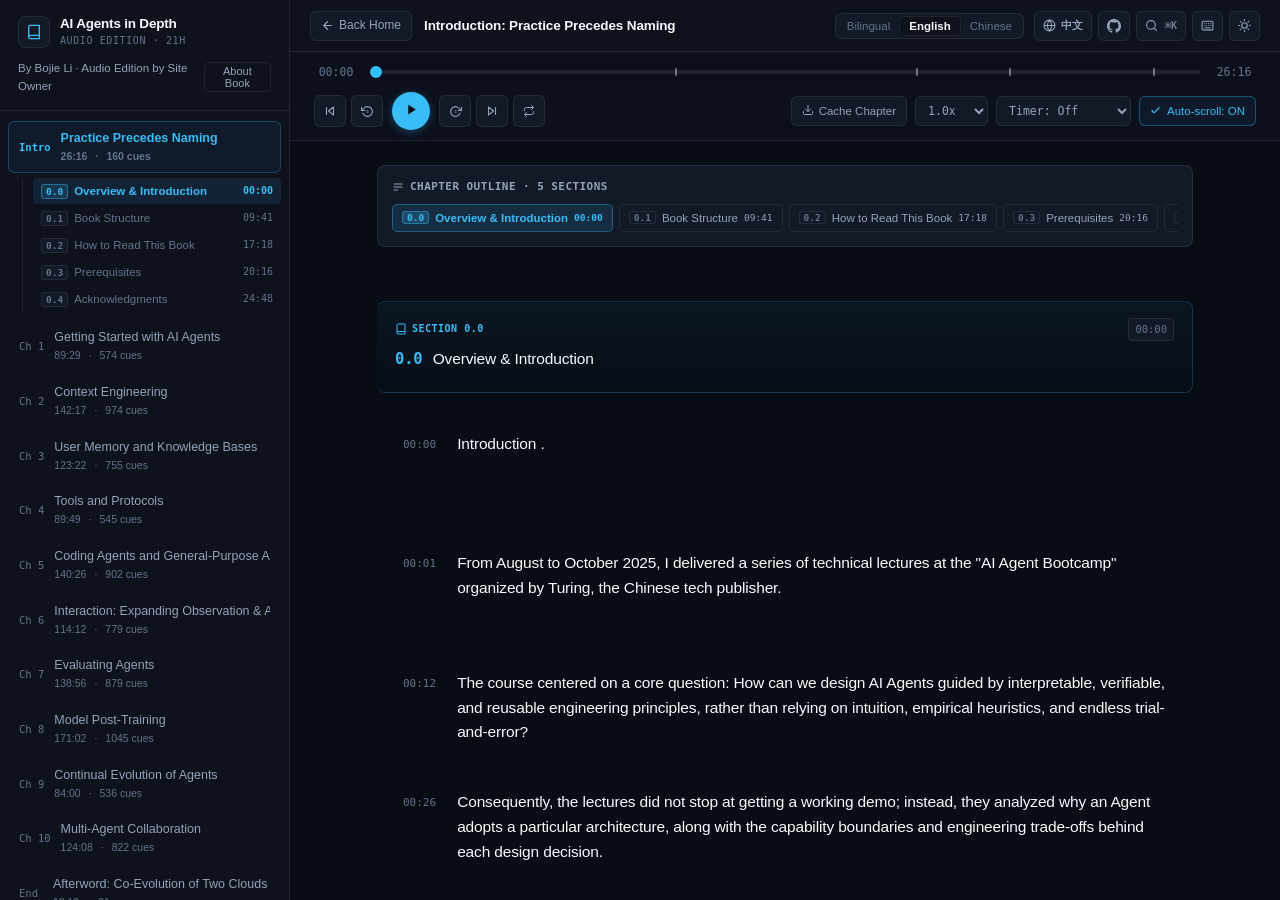
==== commit 3a4c6af4: "feat(player): add sleep timer with volume fade-out and A-B loop guard" ====
--- a/reader.html
+++ b/reader.html
@@ -261,6 +261,13 @@
               <option value="1.5">1.5x</option>
               <option value="1.75">1.75x</option>
             </select>
+            <select class="speed-select timer-select" id="timer-select" data-i18n-title="reader_timer_tip" title="睡眠定时器 (Sleep Timer)">
+              <option value="off" data-i18n="timer_off">定时: 关</option>
+              <option value="15m" data-i18n="timer_15m">15 分钟</option>
+              <option value="30m" data-i18n="timer_30m">30 分钟</option>
+              <option value="45m" data-i18n="timer_45m">45 分钟</option>
+              <option value="end_of_chapter" data-i18n="timer_end_chapter">播完本章</option>
+            </select>
             <button class="btn-toggle-tool active" id="btn-autoscroll" data-i18n-title="reader_autoscroll_tip" title="字幕平滑跟随滚屏">
               <span class="tool-icon" id="autoscroll-icon">
                 <svg width="11" height="11" viewBox="0 0 24 24" fill="none" stroke="currentColor" stroke-width="2.5" stroke-linecap="round" stroke-linejoin="round">
--- a/css/style.css
+++ b/css/style.css
@@ -898,6 +898,12 @@
   color: var(--text-primary);
 }
 
+.timer-select.active {
+  border-color: var(--text-accent);
+  color: var(--text-accent);
+  font-weight: 600;
+}
+
 .btn-toggle-tool {
   background: var(--bg-card);
   border: 1px solid var(--border-subtle);
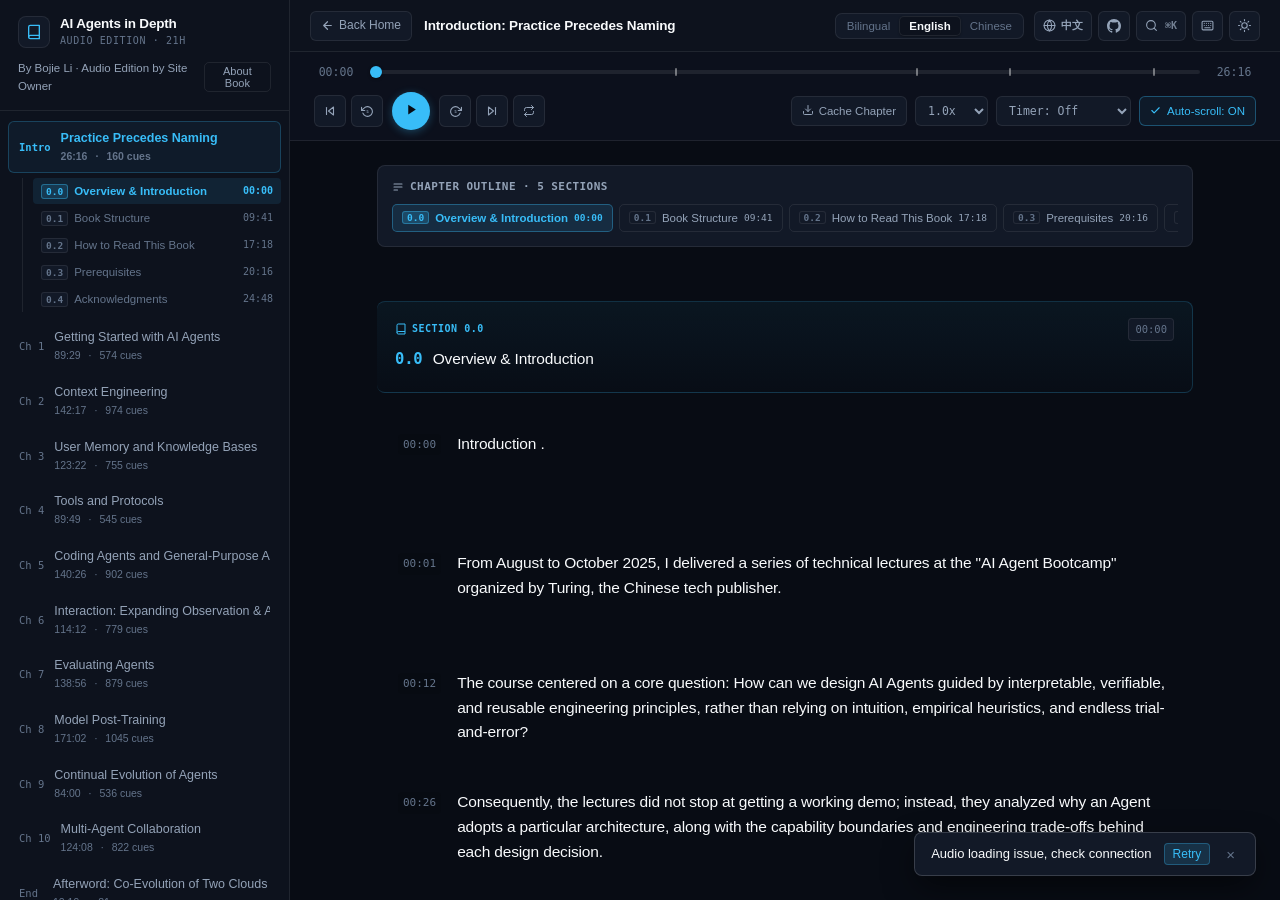
==== commit 748a7ab6: "docs(seo): add Open Graph social cards and Audiobook structured metadata" ====
--- a/reader.html
+++ b/reader.html
@@ -10,6 +10,37 @@
   <link rel="apple-touch-icon" href="assets/icon.svg">
   <link rel="stylesheet" href="css/style.css">
   <link rel="icon" type="image/svg+xml" href="assets/icon.svg">
+
+  <!-- Open Graph / Facebook -->
+  <meta property="og:type" content="article">
+  <meta property="og:title" content="AI Agents in Depth - Bilingual Audio Reader">
+  <meta property="og:description" content="AI Agents in Depth: 21 hours of spoken audio with sentence-aligned bilingual subtitles. Design principles and engineering practice.">
+  <meta property="og:image" content="assets/icon.svg">
+
+  <!-- Twitter Card -->
+  <meta name="twitter:card" content="summary">
+  <meta name="twitter:title" content="AI Agents in Depth - Bilingual Audio Reader">
+  <meta name="twitter:description" content="AI Agents in Depth: 21 hours of spoken audio with sentence-aligned bilingual subtitles. Design principles and engineering practice.">
+  <meta name="twitter:image" content="assets/icon.svg">
+
+  <!-- Schema.org Audiobook Structured Data -->
+  <script type="application/ld+json">
+  {
+    "@context": "https://schema.org",
+    "@type": "Audiobook",
+    "name": "AI Agents in Depth",
+    "alternateName": "深入理解 AI Agent",
+    "author": {
+      "@type": "Person",
+      "name": "Bojie Li",
+      "alternateName": "李博杰"
+    },
+    "description": "Design principles and engineering practice of AI Agents. 21 hours of natural English audio and sentence-aligned bilingual subtitles.",
+    "duration": "PT21H",
+    "inLanguage": ["en", "zh"],
+    "bookFormat": "https://schema.org/AudiobookFormat"
+  }
+  </script>
 </head>
 <body class="hide-zh">
   <div class="app-container">
@@ -428,6 +459,14 @@
             <span><kbd>⌘K</kbd> / <kbd>/</kbd></span>
           </div>
           <div class="shortcut-item">
+            <span data-i18n="reader_modal_sc_speed">调节播放速度 (-0.25x / +0.25x)</span>
+            <span><kbd>[</kbd> <kbd>]</kbd></span>
+          </div>
+          <div class="shortcut-item">
+            <span data-i18n="reader_modal_sc_mute">快速静音 / 恢复音量</span>
+            <kbd>M</kbd>
+          </div>
+          <div class="shortcut-item">
             <span data-i18n="reader_modal_sc_close">关闭当前弹窗</span>
             <kbd>Esc</kbd>
           </div>
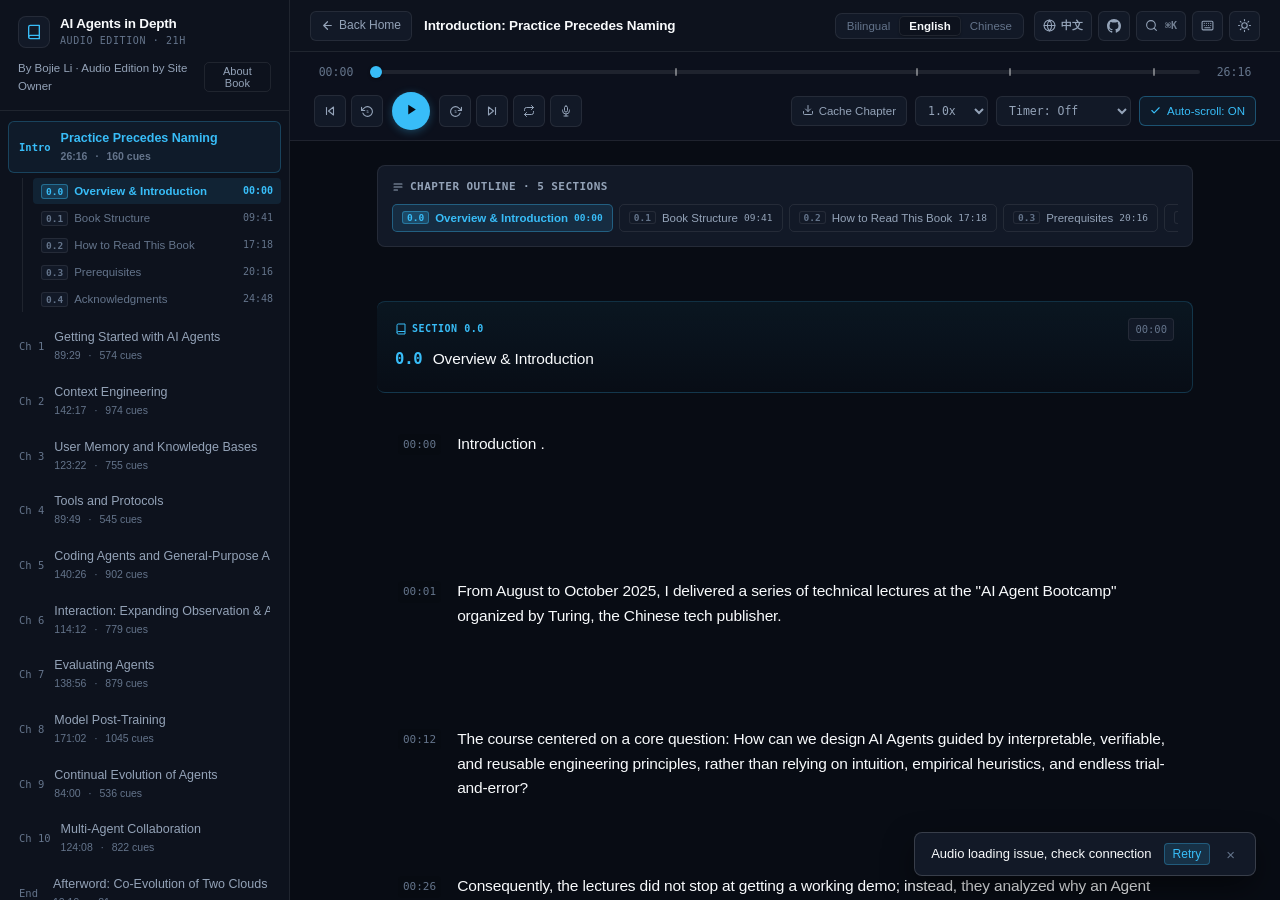
==== commit 0b8696f8: "feat(player): implement Echo Method 3-step listening loop for language mastery" ====
--- a/reader.html
+++ b/reader.html
@@ -271,6 +271,14 @@
                 <path d="M21 13v2a4 4 0 0 1-4 4H3"/>
               </svg>
             </button>
+            <button class="btn-control btn-echo-mode" id="btn-echo-mode" data-i18n-title="reader_echo_tip" title="史嘉琳回音精听模式 (E)">
+              <svg width="12" height="12" viewBox="0 0 24 24" fill="none" stroke="currentColor" stroke-width="2" stroke-linecap="round" stroke-linejoin="round">
+                <path d="M12 2a3 3 0 0 0-3 3v6a3 3 0 0 0 6 0V5a3 3 0 0 0-3-3z"/>
+                <path d="M19 10v1a7 7 0 0 1-14 0v-1"/>
+                <path d="M12 18v4"/>
+                <path d="M8 22h8"/>
+              </svg>
+            </button>
           </div>
 
           <!-- Speed, Cache & Auto Scroll Tools -->
@@ -451,6 +459,10 @@
             <kbd>R</kbd>
           </div>
           <div class="shortcut-item">
+            <span data-i18n="reader_modal_sc_echo">开启 / 关闭回音精听模式（史嘉琳三步法）</span>
+            <kbd>E</kbd>
+          </div>
+          <div class="shortcut-item">
             <span data-i18n="reader_modal_sc_mode">切换显示模式（双语 / 纯英文 / 纯中文）</span>
             <kbd>L</kbd>
           </div>
--- a/css/style.css
+++ b/css/style.css
@@ -718,7 +718,8 @@
   transform: scale(0.94);
 }
 
-.btn-repeat.active {
+.btn-repeat.active,
+.btn-echo-mode.active {
   background: var(--bg-active-cue);
   color: var(--text-accent);
   border-color: rgba(56, 189, 248, 0.4);
@@ -1251,6 +1252,7 @@
 }
 
 .cue-btn-repeat,
+.cue-btn-echo,
 .cue-btn-share {
   opacity: 0;
   background: transparent;
@@ -1267,14 +1269,60 @@
 }
 
 .cue-card:hover .cue-btn-repeat,
+.cue-card:hover .cue-btn-echo,
 .cue-card:hover .cue-btn-share {
   opacity: 1;
 }
 
 .cue-btn-repeat:hover,
+.cue-btn-echo:hover,
 .cue-btn-share:hover {
   color: var(--text-accent);
   background: rgba(56, 189, 248, 0.1);
+}
+
+.cue-echo-badge {
+  display: none;
+  align-items: center;
+  gap: 6px;
+  font-size: 11px;
+  font-weight: 600;
+  padding: 3px 8px;
+  border-radius: 4px;
+  width: fit-content;
+  letter-spacing: 0.2px;
+  transition: all 0.2s ease;
+}
+
+.cue-card.echo-step-echoing {
+  border-left: 3px solid #c084fc !important;
+  background: rgba(168, 85, 247, 0.08) !important;
+}
+
+.cue-card.echo-step-echoing .cue-echo-badge {
+  display: inline-flex;
+  background: rgba(168, 85, 247, 0.16);
+  color: #c084fc;
+  border: 1px solid rgba(168, 85, 247, 0.35);
+  animation: pulseEcho 1.6s infinite ease-in-out;
+}
+
+.cue-card.echo-step-shadowing {
+  border-left: 3px solid #4ade80 !important;
+  background: rgba(34, 197, 94, 0.08) !important;
+}
+
+.cue-card.echo-step-shadowing .cue-echo-badge {
+  display: inline-flex;
+  background: rgba(34, 197, 94, 0.16);
+  color: #4ade80;
+  border: 1px solid rgba(34, 197, 94, 0.35);
+}
+
+@keyframes pulseEcho {
+  0% { transform: scale(1); opacity: 0.85; }
+  50% { transform: scale(1.02); opacity: 1; box-shadow: 0 0 10px rgba(192, 132, 252, 0.3); }
+  100% { transform: scale(1); opacity: 0.85; }
 }
 
 .cue-text-col {
@@ -1821,6 +1869,7 @@
   }
 
   .cue-btn-repeat,
+  .cue-btn-echo,
   .cue-btn-share {
     opacity: 0.7; /* visible on touch screens */
     width: 24px;
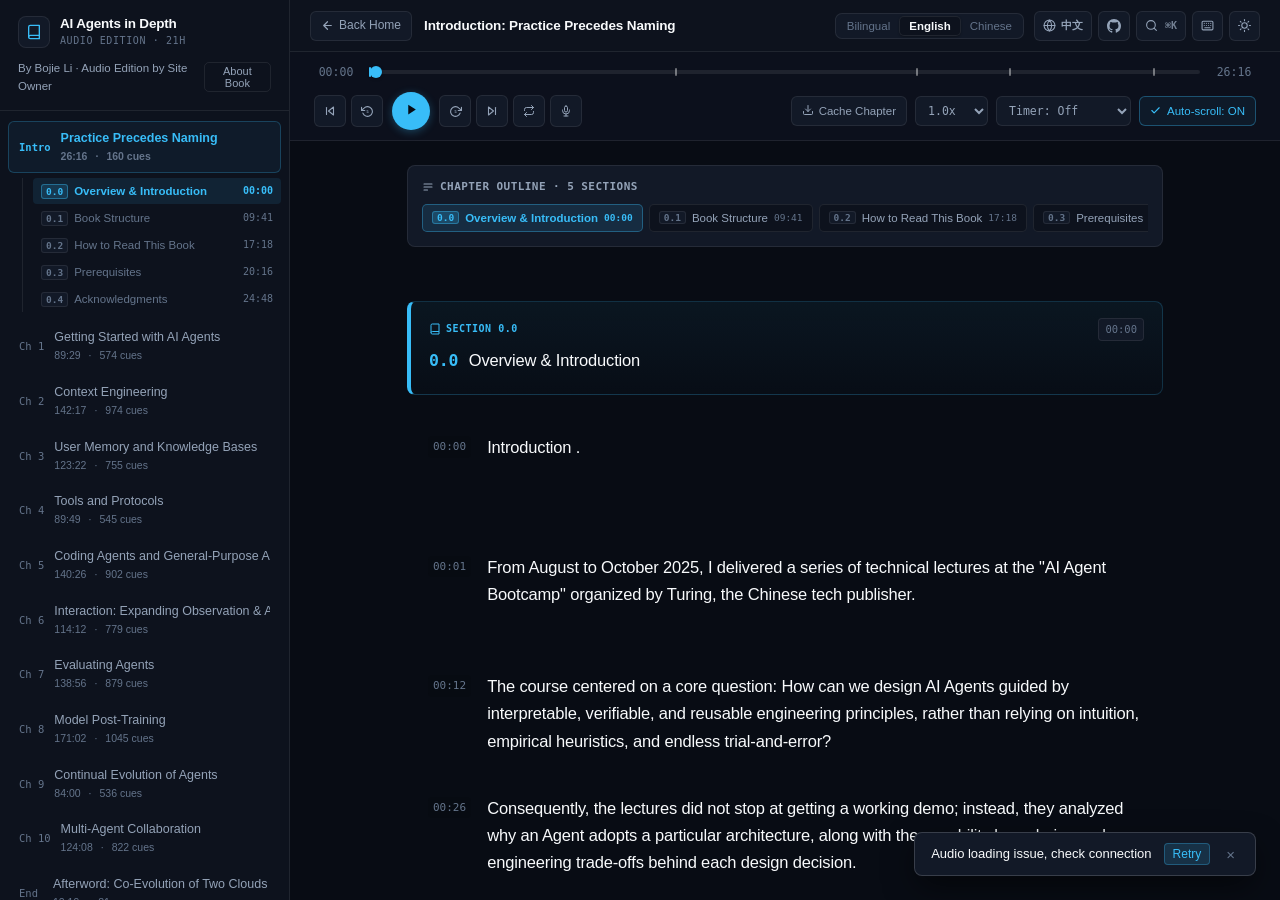
==== commit 700b9e8c: "feat(reader): add smart non-intrusive scroll detection with resume-cue floating pill" ====
--- a/reader.html
+++ b/reader.html
@@ -323,6 +323,15 @@
       <section class="transcript-container" id="transcript-list">
         <!-- Rendered by JS -->
       </section>
+
+      <!-- Floating Resume Cue Pill (Shown when user manually detached) -->
+      <button id="btn-resume-cue" class="btn-resume-cue" aria-label="回到当前播放句" data-i18n-title="reader_resume_tracking" title="回到当前播放句" style="display: none;">
+        <svg width="13" height="13" viewBox="0 0 24 24" fill="none" stroke="currentColor" stroke-width="2.5" stroke-linecap="round" stroke-linejoin="round">
+          <circle cx="12" cy="12" r="10"/>
+          <polygon points="10 8 16 12 10 16 10 8" fill="currentColor"/>
+        </svg>
+        <span data-i18n="reader_resume_tracking">回到播放处</span>
+      </button>
     </main>
   </div>
 
--- a/css/style.css
+++ b/css/style.css
@@ -14,14 +14,19 @@
   --bg-card-hover: #172133;
   --bg-active-cue: rgba(56, 189, 248, 0.06);
   --bg-player: rgba(13, 18, 29, 0.94);
+  --bg-surface: #0d121d;
+  --bg-hover: #172133;
   
   --border-subtle: rgba(255, 255, 255, 0.08);
   --border-hover: rgba(255, 255, 255, 0.16);
   --border-strong: #38bdf8;
+  --accent: #38bdf8;
   
   --text-primary: #f8fafc;
+  --text-main: #f8fafc;
   --text-secondary: #94a3b8;
   --text-muted: #64748b;
+  --text-faint: #64748b;
   --text-accent: #38bdf8;
   
   --brand-green: #10b981;
@@ -35,27 +40,36 @@
   --sidebar-w: 290px;
 }
 
-/* Light Theme */
+/* Light Theme - Editorial Warm Paper & Rich Ink Palette */
 [data-theme="light"] {
-  --bg-app: #f8fafc;
+  --bg-app: #fbfbfa; /* Warm Paper Ivory - soothing reading background */
   --bg-sidebar: #ffffff;
   --bg-card: #ffffff;
-  --bg-card-hover: #f1f5f9;
-  --bg-active-cue: rgba(2, 132, 199, 0.06);
-  --bg-player: rgba(255, 255, 255, 0.94);
+  --bg-card-hover: #f5f5f4;
+  --bg-active-cue: #f0f9ff;
+  --bg-player: rgba(255, 255, 255, 0.96);
+  --bg-surface: #f8fafc;
+  --bg-hover: #f1f5f9;
   
-  --border-subtle: #e2e8f0;
-  --border-hover: #cbd5e1;
+  --border-subtle: #e7e5e4;
+  --border-hover: #d6d3d1;
   --border-strong: #0284c7;
+  --accent: #0284c7;
   
-  --text-primary: #0f172a;
-  --text-secondary: #475569;
-  --text-muted: #94a3b8;
+  --text-primary: #1e293b; /* Rich Ink Slate-800, WCAG AAA 12.6:1, anti-halation */
+  --text-main: #1e293b;
+  --text-secondary: #334155; /* Refined Slate-700, 8.2:1 contrast */
+  --text-muted: #64748b;
+  --text-faint: #94a3b8;
   --text-accent: #0284c7;
   
-  --shadow-sm: 0 1px 3px 0 rgba(0, 0, 0, 0.06);
-  --shadow-md: 0 4px 12px -2px rgba(0, 0, 0, 0.08);
-  --shadow-lg: 0 12px 32px -4px rgba(0, 0, 0, 0.12);
+  --brand-green: #15803d;
+  --brand-amber: #b45309;
+  --brand-rose: #be123c;
+  
+  --shadow-sm: 0 1px 3px 0 rgba(0, 0, 0, 0.04);
+  --shadow-md: 0 4px 16px -2px rgba(0, 0, 0, 0.06);
+  --shadow-lg: 0 12px 32px -4px rgba(0, 0, 0, 0.08);
 }
 
 * {
@@ -75,6 +89,15 @@
   overflow-x: hidden;
   -webkit-font-smoothing: antialiased;
   -moz-osx-font-smoothing: grayscale;
+}
+
+::selection {
+  background: rgba(2, 132, 199, 0.18);
+  color: inherit;
+}
+:root:not([data-theme="light"]) ::selection {
+  background: rgba(56, 189, 248, 0.28);
+  color: #f8fafc;
 }
 
 /* Tabular numbers for all timer and stats to prevent jitter */
@@ -478,6 +501,7 @@
   flex-direction: column;
   overflow: hidden;
   background: var(--bg-app);
+  position: relative;
 }
 
 /* Top App Bar */
@@ -707,6 +731,10 @@
 
 [data-theme="light"] .btn-control.btn-play {
   color: #ffffff;
+}
+
+[data-theme="light"] .btn-control.btn-play:hover {
+  background: #0369a1;
 }
 
 .btn-control.btn-play:hover {
@@ -811,6 +839,10 @@
   pointer-events: auto;
   cursor: pointer;
   transition: all 0.15s ease;
+}
+
+[data-theme="light"] .seek-marker {
+  background: rgba(15, 23, 42, 0.22);
 }
 
 .seek-marker.active {
@@ -971,7 +1003,7 @@
   display: flex;
   flex-direction: column;
   gap: 10px;
-  max-width: 880px;
+  max-width: 820px;
   margin: 0 auto;
   width: 100%;
 }
@@ -1227,6 +1259,17 @@
   border-left-color: var(--text-accent);
 }
 
+[data-theme="light"] .cue-card.active {
+  background: #f0f9ff;
+  border-color: #bae6fd;
+  border-left: 3.5px solid #0284c7;
+  box-shadow: 0 2px 10px -2px rgba(2, 132, 199, 0.1);
+}
+
+[data-theme="light"] .cue-card.active .en-text {
+  color: #0369a1;
+}
+
 .cue-meta-col {
   display: flex;
   flex-direction: column;
@@ -1251,9 +1294,13 @@
   font-weight: 550;
 }
 
+[data-theme="light"] .cue-card.active .cue-timestamp {
+  color: #0284c7;
+  background: rgba(2, 132, 199, 0.1);
+}
+
 .cue-btn-repeat,
-.cue-btn-echo,
-.cue-btn-share {
+.cue-btn-echo {
   opacity: 0;
   background: transparent;
   border: none;
@@ -1269,14 +1316,12 @@
 }
 
 .cue-card:hover .cue-btn-repeat,
-.cue-card:hover .cue-btn-echo,
-.cue-card:hover .cue-btn-share {
+.cue-card:hover .cue-btn-echo {
   opacity: 1;
 }
 
 .cue-btn-repeat:hover,
-.cue-btn-echo:hover,
-.cue-btn-share:hover {
+.cue-btn-echo:hover {
   color: var(--text-accent);
   background: rgba(56, 189, 248, 0.1);
 }
@@ -1294,6 +1339,75 @@
   transition: all 0.2s ease;
 }
 
+.cue-card.echo-step-listening {
+  border-left: 3px solid #38bdf8 !important;
+  background: rgba(56, 189, 248, 0.08) !important;
+}
+
+.cue-card.echo-step-listening .cue-echo-badge {
+  display: inline-flex;
+  background: rgba(56, 189, 248, 0.16);
+  color: #38bdf8;
+  border: 1px solid rgba(56, 189, 248, 0.35);
+}
+
+[data-theme="light"] .cue-card.echo-step-listening {
+  border-left: 3.5px solid #0284c7 !important;
+  background: #f0f9ff !important;
+}
+
+[data-theme="light"] .cue-card.echo-step-listening .cue-echo-badge {
+  background: rgba(2, 132, 199, 0.08);
+  color: #0284c7;
+  border: 1px solid rgba(2, 132, 199, 0.25);
+}
+
+.cue-card.echo-step-shadowing {
+  border-left: 3px solid #4ade80 !important;
+  background: rgba(34, 197, 94, 0.08) !important;
+}
+
+.cue-card.echo-step-shadowing .cue-echo-badge {
+  display: inline-flex;
+  background: rgba(34, 197, 94, 0.16);
+  color: #4ade80;
+  border: 1px solid rgba(34, 197, 94, 0.35);
+}
+
+[data-theme="light"] .cue-card.echo-step-shadowing {
+  border-left: 3.5px solid #15803d !important;
+  background: #f0fdf4 !important;
+}
+
+[data-theme="light"] .cue-card.echo-step-shadowing .cue-echo-badge {
+  background: rgba(22, 163, 74, 0.08);
+  color: #15803d;
+  border: 1px solid rgba(22, 163, 74, 0.25);
+}
+
+.cue-card.echo-step-reviewing {
+  border-left: 3px solid #fbbf24 !important;
+  background: rgba(245, 158, 11, 0.08) !important;
+}
+
+.cue-card.echo-step-reviewing .cue-echo-badge {
+  display: inline-flex;
+  background: rgba(245, 158, 11, 0.16);
+  color: #fbbf24;
+  border: 1px solid rgba(245, 158, 11, 0.35);
+}
+
+[data-theme="light"] .cue-card.echo-step-reviewing {
+  border-left: 3.5px solid #b45309 !important;
+  background: #fffbeb !important;
+}
+
+[data-theme="light"] .cue-card.echo-step-reviewing .cue-echo-badge {
+  background: rgba(217, 119, 6, 0.08);
+  color: #b45309;
+  border: 1px solid rgba(217, 119, 6, 0.25);
+}
+
 .cue-card.echo-step-echoing {
   border-left: 3px solid #c084fc !important;
   background: rgba(168, 85, 247, 0.08) !important;
@@ -1307,16 +1421,15 @@
   animation: pulseEcho 1.6s infinite ease-in-out;
 }
 
-.cue-card.echo-step-shadowing {
-  border-left: 3px solid #4ade80 !important;
-  background: rgba(34, 197, 94, 0.08) !important;
-}
-
-.cue-card.echo-step-shadowing .cue-echo-badge {
-  display: inline-flex;
-  background: rgba(34, 197, 94, 0.16);
-  color: #4ade80;
-  border: 1px solid rgba(34, 197, 94, 0.35);
+[data-theme="light"] .cue-card.echo-step-echoing {
+  border-left: 3.5px solid #7c3aed !important;
+  background: #faf5ff !important;
+}
+
+[data-theme="light"] .cue-card.echo-step-echoing .cue-echo-badge {
+  background: rgba(124, 58, 237, 0.08);
+  color: #7c3aed;
+  border: 1px solid rgba(124, 58, 237, 0.25);
 }
 
 @keyframes pulseEcho {
@@ -1329,13 +1442,13 @@
   flex: 1;
   display: flex;
   flex-direction: column;
-  gap: 4px;
+  gap: 6px;
 }
 
 .en-text {
-  font-size: 15.5px;
+  font-size: 16.5px;
   font-weight: 450;
-  line-height: 1.6;
+  line-height: 1.65;
   color: var(--text-primary);
   letter-spacing: -0.01em;
 }
@@ -1346,7 +1459,7 @@
 }
 
 .zh-text {
-  font-size: 13.5px;
+  font-size: 14px;
   line-height: 1.6;
   color: var(--text-secondary);
 }
@@ -1428,6 +1541,61 @@
   font-size: 12.5px;
   color: var(--text-secondary);
   line-height: 1.5;
+}
+
+/* ==========================================================================
+   Floating Resume Active Cue Pill
+   ========================================================================== */
+.btn-resume-cue {
+  position: absolute;
+  bottom: 24px;
+  right: 28px;
+  z-index: 40;
+  display: inline-flex;
+  align-items: center;
+  gap: 7px;
+  padding: 8px 14px;
+  background: var(--bg-surface);
+  border: 1px solid var(--border-subtle);
+  border-radius: 20px;
+  color: var(--text-accent);
+  font-size: 12.5px;
+  font-weight: 600;
+  cursor: pointer;
+  box-shadow: 0 4px 16px -2px rgba(0, 0, 0, 0.25);
+  backdrop-filter: blur(12px);
+  -webkit-backdrop-filter: blur(12px);
+  transition: all 0.2s cubic-bezier(0.16, 1, 0.3, 1);
+  animation: resumePillIn 0.24s cubic-bezier(0.16, 1, 0.3, 1);
+}
+
+[data-theme="light"] .btn-resume-cue {
+  background: #ffffff;
+  border-color: #bae6fd;
+  color: #0284c7;
+  box-shadow: 0 4px 16px -2px rgba(2, 132, 199, 0.18);
+}
+
+.btn-resume-cue:hover {
+  transform: translateY(-2px) scale(1.02);
+  border-color: var(--text-accent);
+  box-shadow: 0 6px 20px -2px rgba(56, 189, 248, 0.3);
+}
+
+[data-theme="light"] .btn-resume-cue:hover {
+  border-color: #0284c7;
+  box-shadow: 0 6px 20px -2px rgba(2, 132, 199, 0.28);
+}
+
+@keyframes resumePillIn {
+  from {
+    opacity: 0;
+    transform: translateY(12px) scale(0.95);
+  }
+  to {
+    opacity: 1;
+    transform: translateY(0) scale(1);
+  }
 }
 
 /* ==========================================================================
@@ -1869,8 +2037,7 @@
   }
 
   .cue-btn-repeat,
-  .cue-btn-echo,
-  .cue-btn-share {
+  .cue-btn-echo {
     opacity: 0.7; /* visible on touch screens */
     width: 24px;
     height: 24px;
@@ -1894,6 +2061,13 @@
     line-height: 1.55;
     word-break: break-word;
     overflow-wrap: break-word;
+  }
+
+  .btn-resume-cue {
+    bottom: 20px;
+    right: 16px;
+    padding: 7px 12px;
+    font-size: 12px;
   }
 
   .chapter-end-nav {
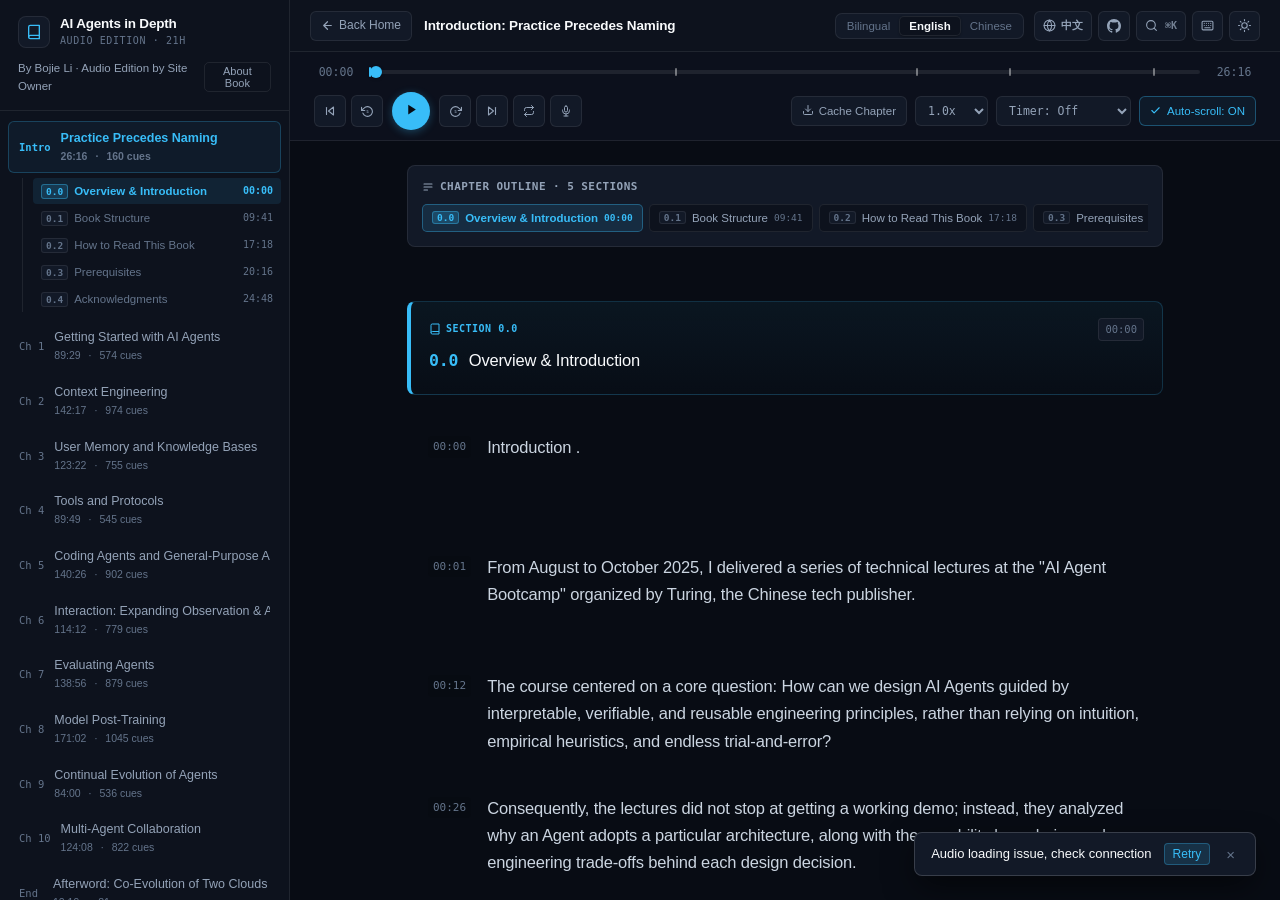
==== commit ec6b9fb4: "feat(figures): build structured figure metadata registry and mount to reader" ====
--- a/reader.html
+++ b/reader.html
@@ -529,6 +529,7 @@
 
   <!-- Chapter Bilingual Data Scripts (Core & on-demand preloaded) -->
   <script src="data/chapters_meta.js"></script>
+  <script src="data/figures_meta.js"></script>
   <script src="data/introduction.js"></script>
 
   <!-- Application Controller -->
--- a/css/style.css
+++ b/css/style.css
@@ -1239,7 +1239,7 @@
   padding: 14px 18px;
   border-radius: 8px;
   border: 1px solid transparent;
-  border-left: 3px solid transparent;
+  border-left: 3.5px solid transparent;
   background: transparent;
   display: flex;
   gap: 16px;
@@ -1257,6 +1257,18 @@
   background: var(--bg-active-cue);
   border-color: var(--border-subtle);
   border-left-color: var(--text-accent);
+}
+
+:root:not([data-theme="light"]) .cue-card.active {
+  background: rgba(56, 189, 248, 0.11);
+  border-color: rgba(56, 189, 248, 0.28);
+  border-left: 3.5px solid #38bdf8;
+  box-shadow: 0 4px 20px -2px rgba(56, 189, 248, 0.14);
+}
+
+:root:not([data-theme="light"]) .cue-card.active .en-text {
+  color: #ffffff;
+  font-weight: 550;
 }
 
 [data-theme="light"] .cue-card.active {
@@ -1340,7 +1352,7 @@
 }
 
 .cue-card.echo-step-listening {
-  border-left: 3px solid #38bdf8 !important;
+  border-left: 3.5px solid #38bdf8 !important;
   background: rgba(56, 189, 248, 0.08) !important;
 }
 
@@ -1363,15 +1375,15 @@
 }
 
 .cue-card.echo-step-shadowing {
-  border-left: 3px solid #4ade80 !important;
-  background: rgba(34, 197, 94, 0.08) !important;
+  border-left: 3.5px solid #10b981 !important;
+  background: rgba(16, 185, 129, 0.08) !important;
 }
 
 .cue-card.echo-step-shadowing .cue-echo-badge {
   display: inline-flex;
-  background: rgba(34, 197, 94, 0.16);
-  color: #4ade80;
-  border: 1px solid rgba(34, 197, 94, 0.35);
+  background: rgba(16, 185, 129, 0.14);
+  color: #34d399;
+  border: 1px solid rgba(16, 185, 129, 0.3);
 }
 
 [data-theme="light"] .cue-card.echo-step-shadowing {
@@ -1386,15 +1398,15 @@
 }
 
 .cue-card.echo-step-reviewing {
-  border-left: 3px solid #fbbf24 !important;
+  border-left: 3.5px solid #f59e0b !important;
   background: rgba(245, 158, 11, 0.08) !important;
 }
 
 .cue-card.echo-step-reviewing .cue-echo-badge {
   display: inline-flex;
-  background: rgba(245, 158, 11, 0.16);
-  color: #fbbf24;
-  border: 1px solid rgba(245, 158, 11, 0.35);
+  background: rgba(245, 158, 11, 0.14);
+  color: #f59e0b;
+  border: 1px solid rgba(245, 158, 11, 0.3);
 }
 
 [data-theme="light"] .cue-card.echo-step-reviewing {
@@ -1409,15 +1421,15 @@
 }
 
 .cue-card.echo-step-echoing {
-  border-left: 3px solid #c084fc !important;
+  border-left: 3.5px solid #8b5cf6 !important;
   background: rgba(168, 85, 247, 0.08) !important;
 }
 
 .cue-card.echo-step-echoing .cue-echo-badge {
   display: inline-flex;
-  background: rgba(168, 85, 247, 0.16);
-  color: #c084fc;
-  border: 1px solid rgba(168, 85, 247, 0.35);
+  background: rgba(168, 85, 247, 0.14);
+  color: #a78bfa;
+  border: 1px solid rgba(168, 85, 247, 0.3);
   animation: pulseEcho 1.6s infinite ease-in-out;
 }
 
@@ -1453,6 +1465,10 @@
   letter-spacing: -0.01em;
 }
 
+:root:not([data-theme="light"]) .cue-card:not(.active) .en-text {
+  color: #cbd5e1;
+}
+
 .cue-card.active .en-text {
   font-weight: 550;
   color: var(--text-primary);
@@ -1462,6 +1478,14 @@
   font-size: 14px;
   line-height: 1.6;
   color: var(--text-secondary);
+}
+
+:root:not([data-theme="light"]) .zh-text {
+  line-height: 1.68;
+}
+
+:root:not([data-theme="light"]) .cue-card.active .zh-text {
+  color: #e2e8f0;
 }
 
 /* Visibility states for view modes */
@@ -1555,16 +1579,16 @@
   align-items: center;
   gap: 7px;
   padding: 8px 14px;
-  background: var(--bg-surface);
-  border: 1px solid var(--border-subtle);
+  background: rgba(13, 18, 29, 0.85);
+  border: 1px solid rgba(56, 189, 248, 0.3);
   border-radius: 20px;
   color: var(--text-accent);
   font-size: 12.5px;
   font-weight: 600;
   cursor: pointer;
-  box-shadow: 0 4px 16px -2px rgba(0, 0, 0, 0.25);
-  backdrop-filter: blur(12px);
-  -webkit-backdrop-filter: blur(12px);
+  box-shadow: 0 4px 20px -2px rgba(0, 0, 0, 0.6), 0 0 12px rgba(56, 189, 248, 0.15);
+  backdrop-filter: blur(16px);
+  -webkit-backdrop-filter: blur(16px);
   transition: all 0.2s cubic-bezier(0.16, 1, 0.3, 1);
   animation: resumePillIn 0.24s cubic-bezier(0.16, 1, 0.3, 1);
 }
